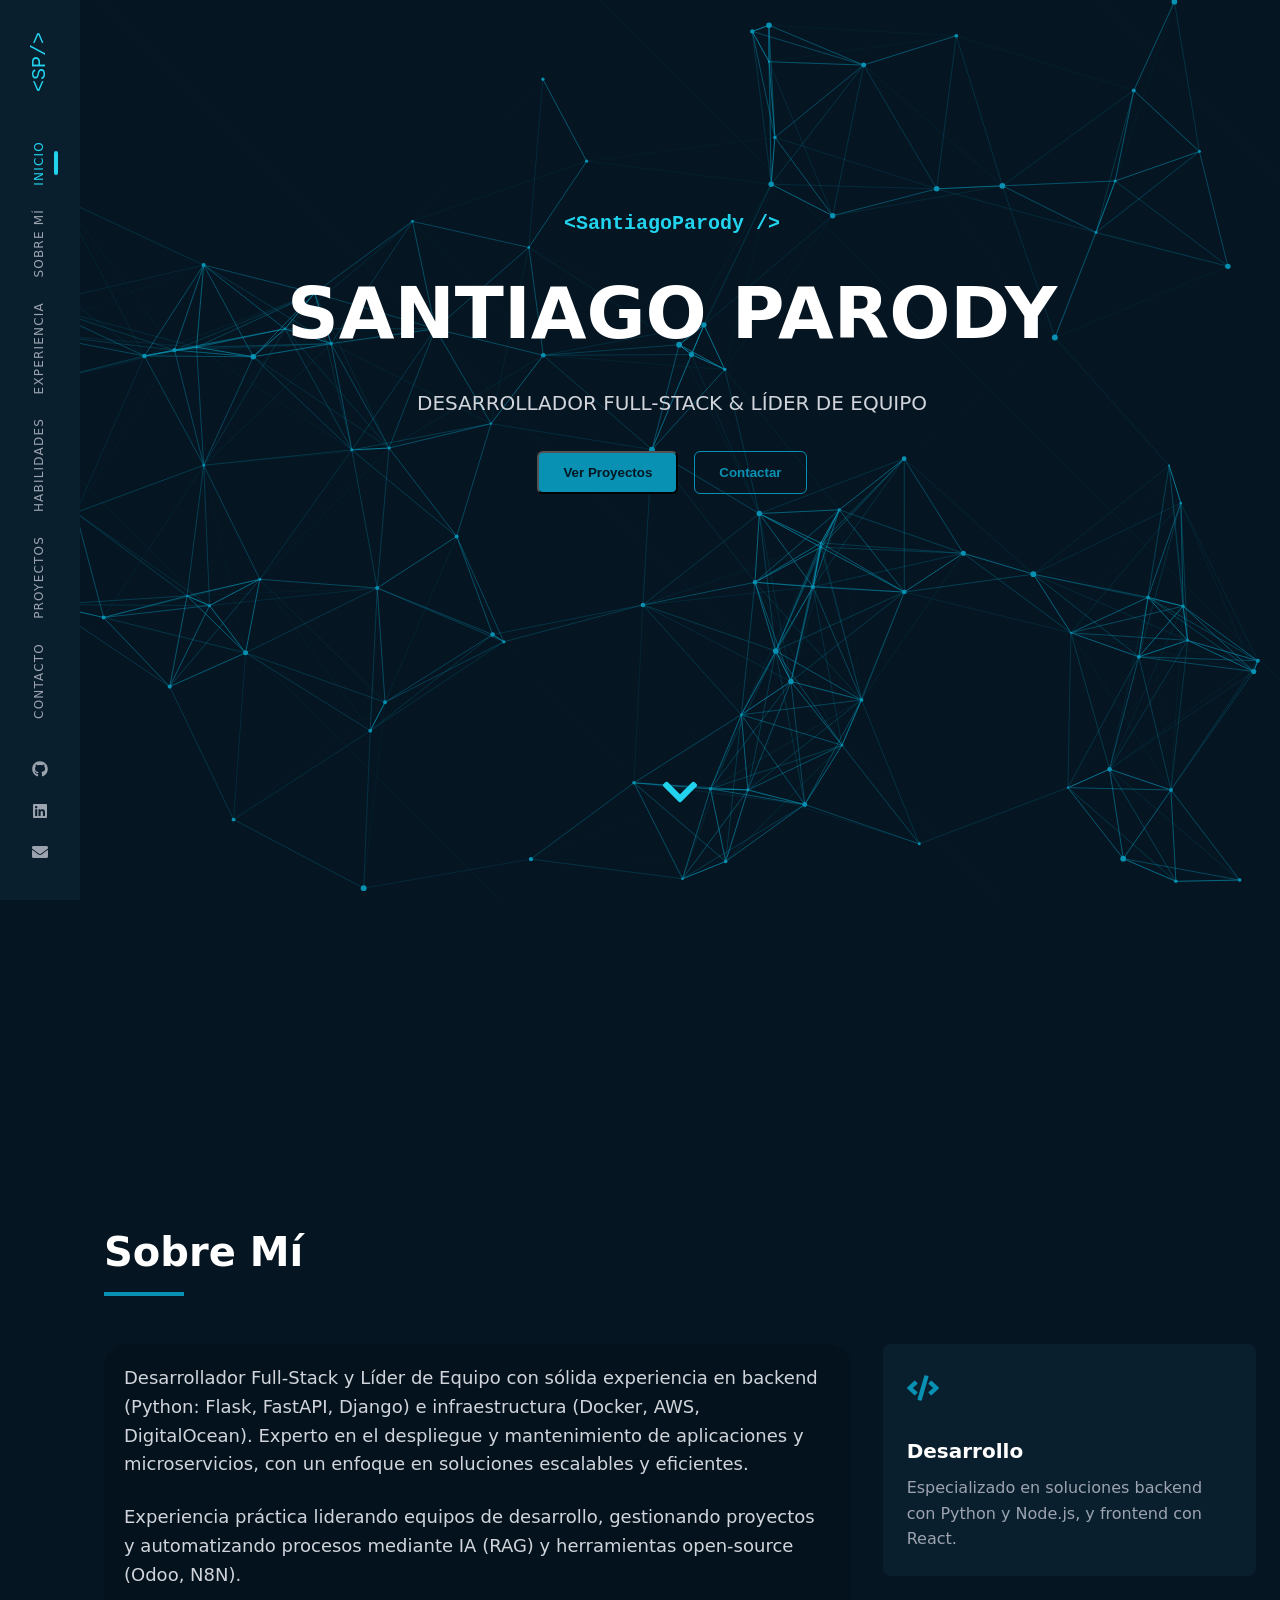
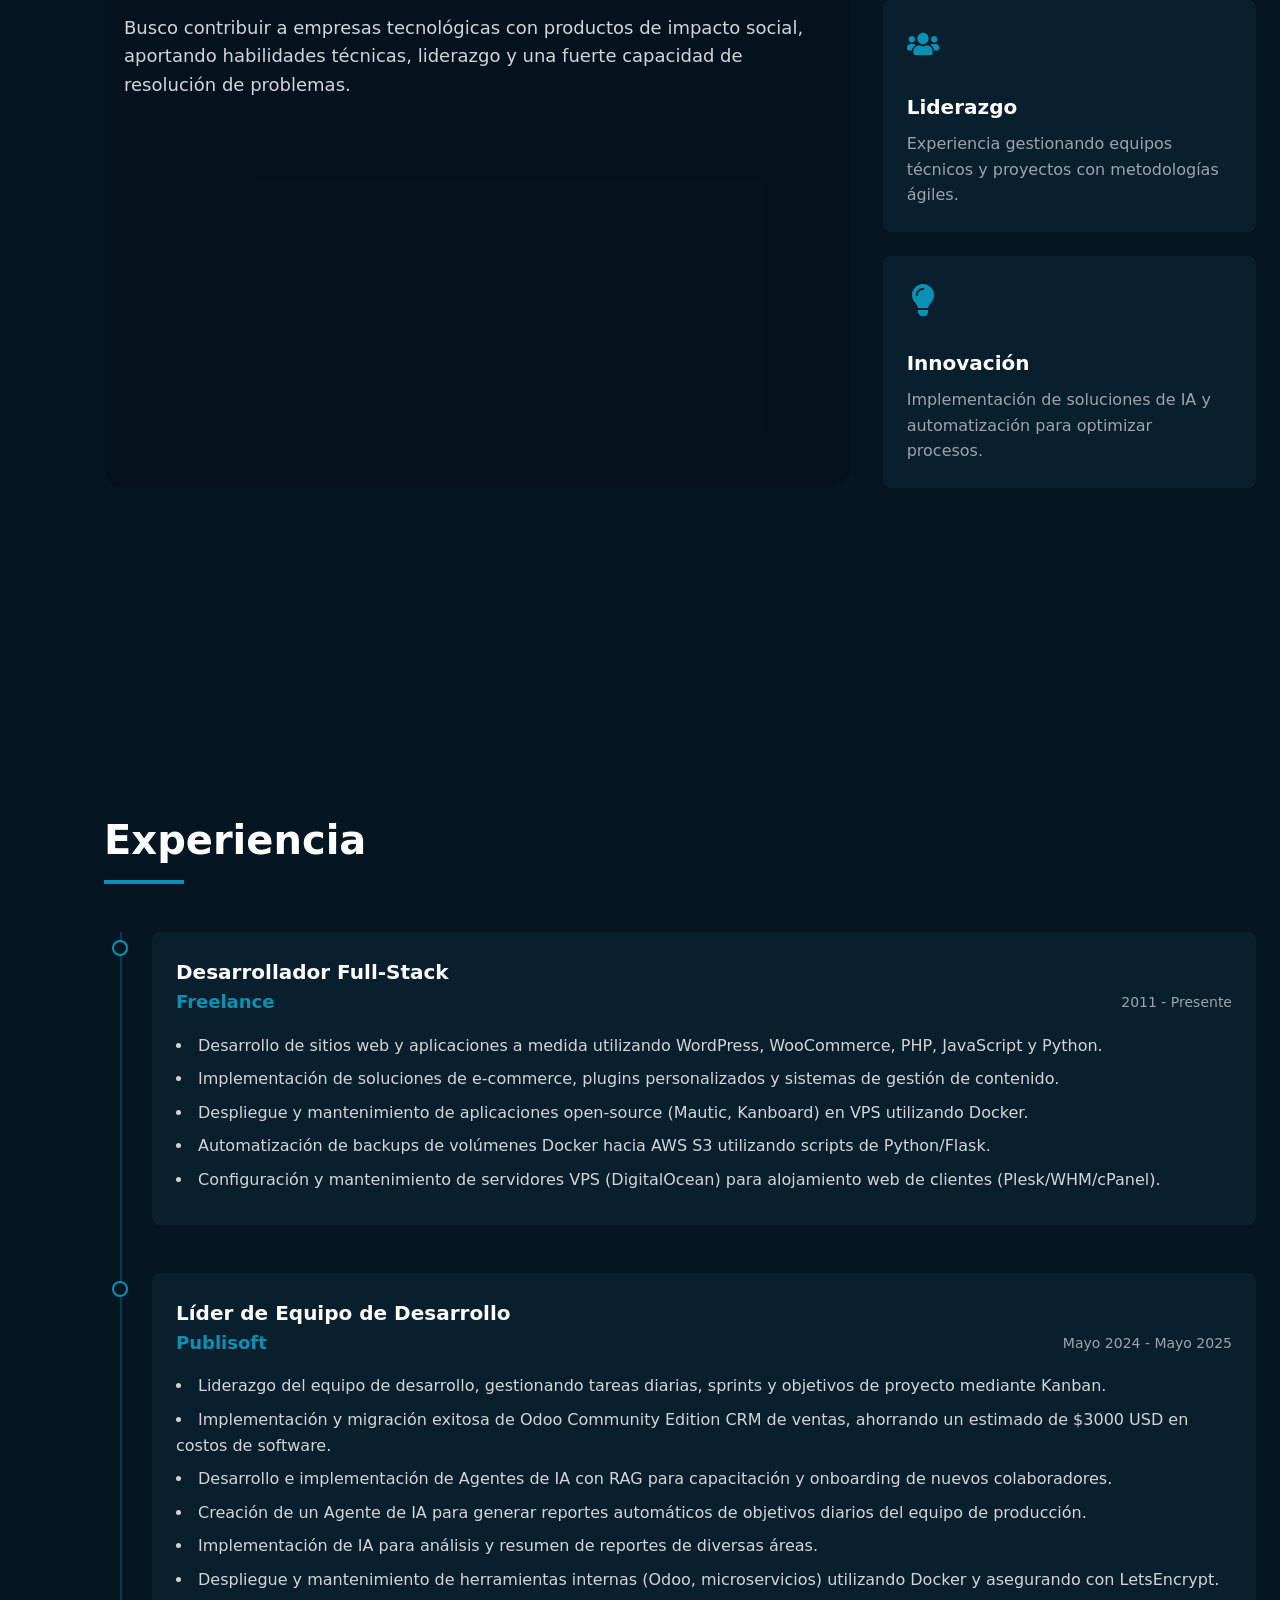
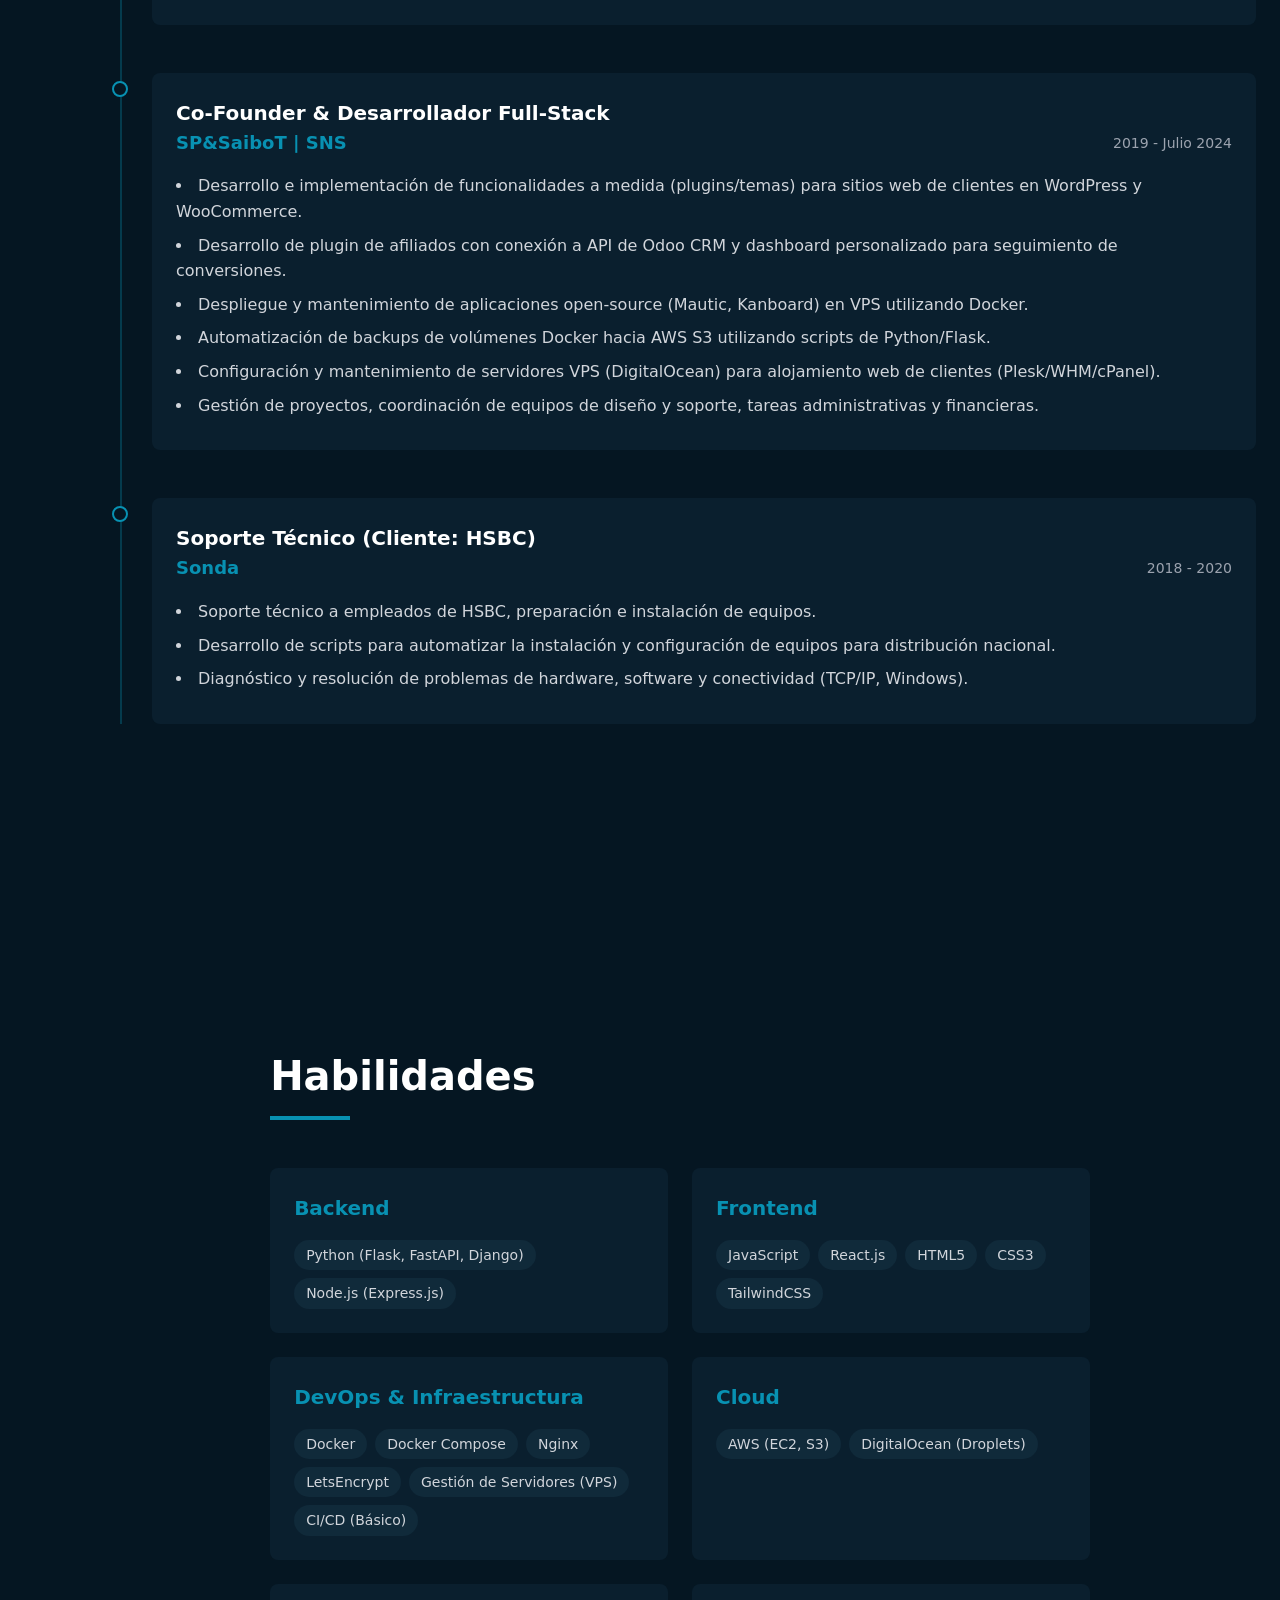
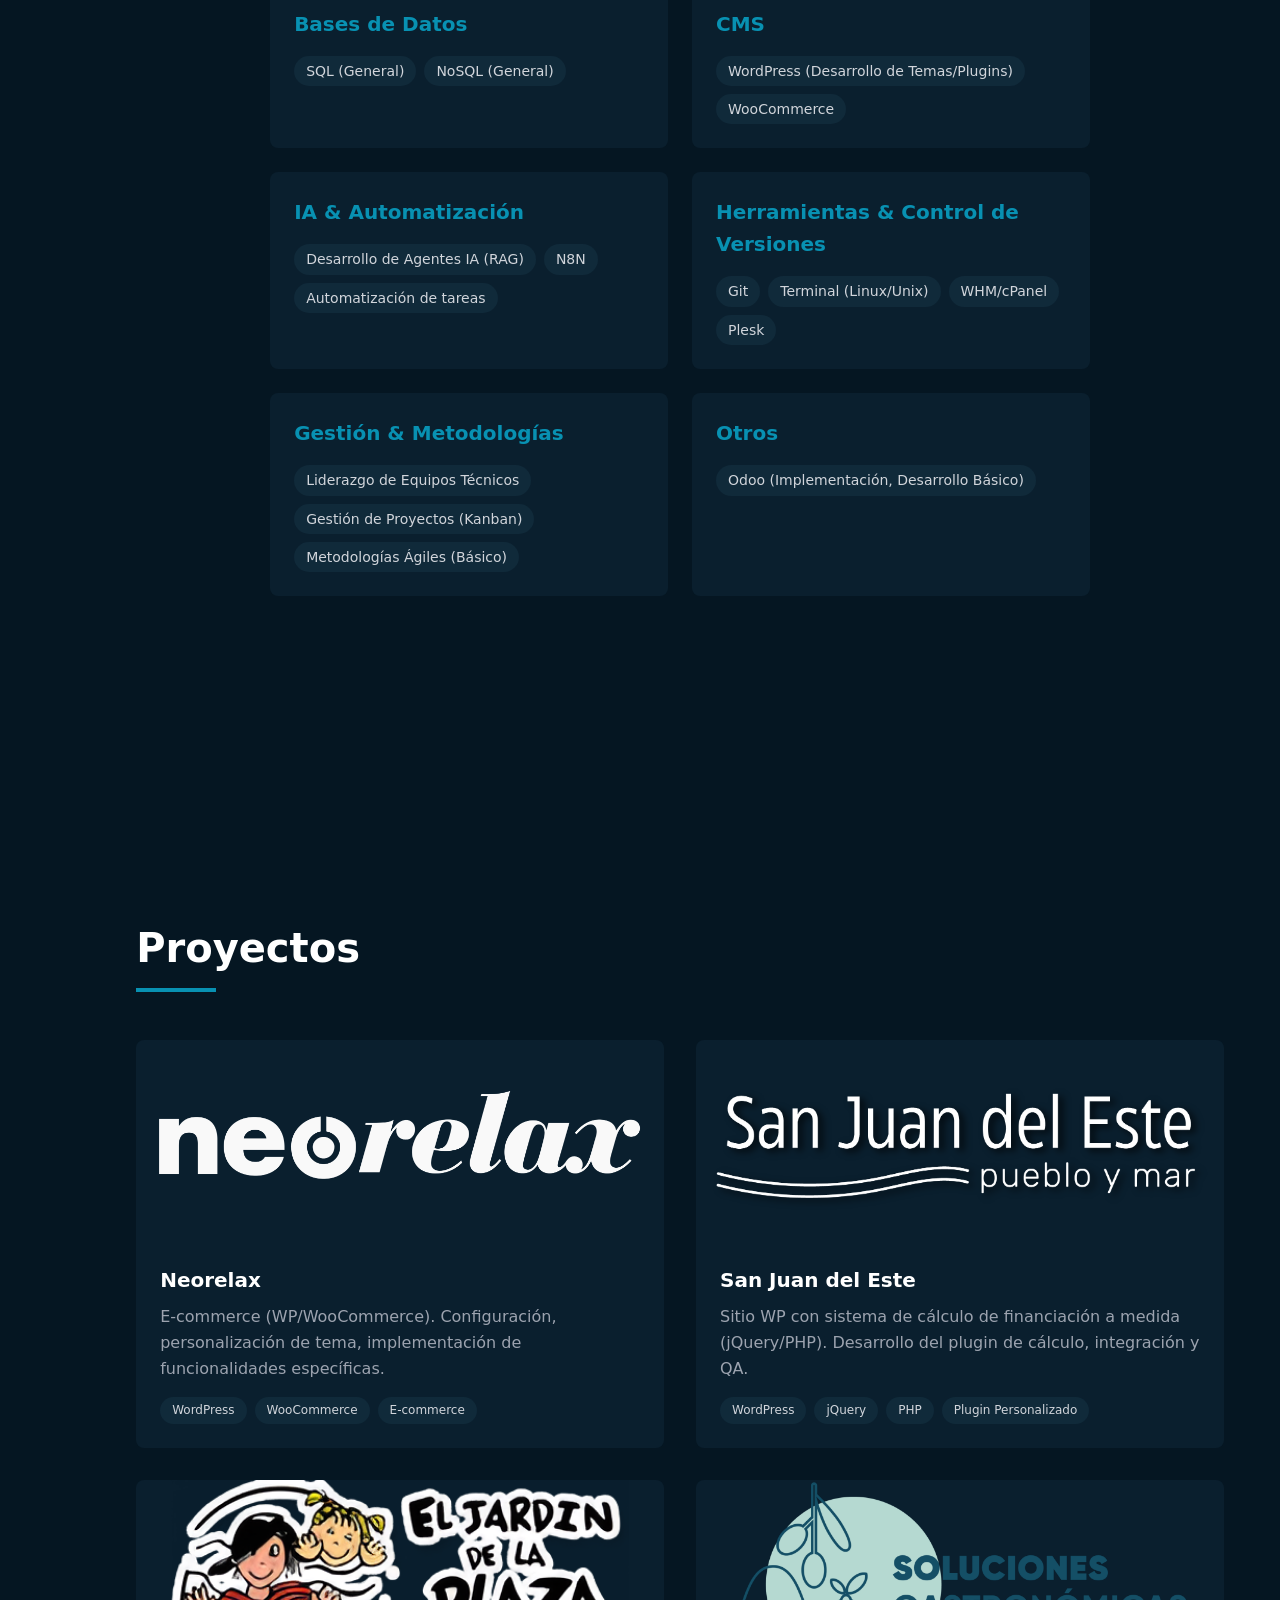
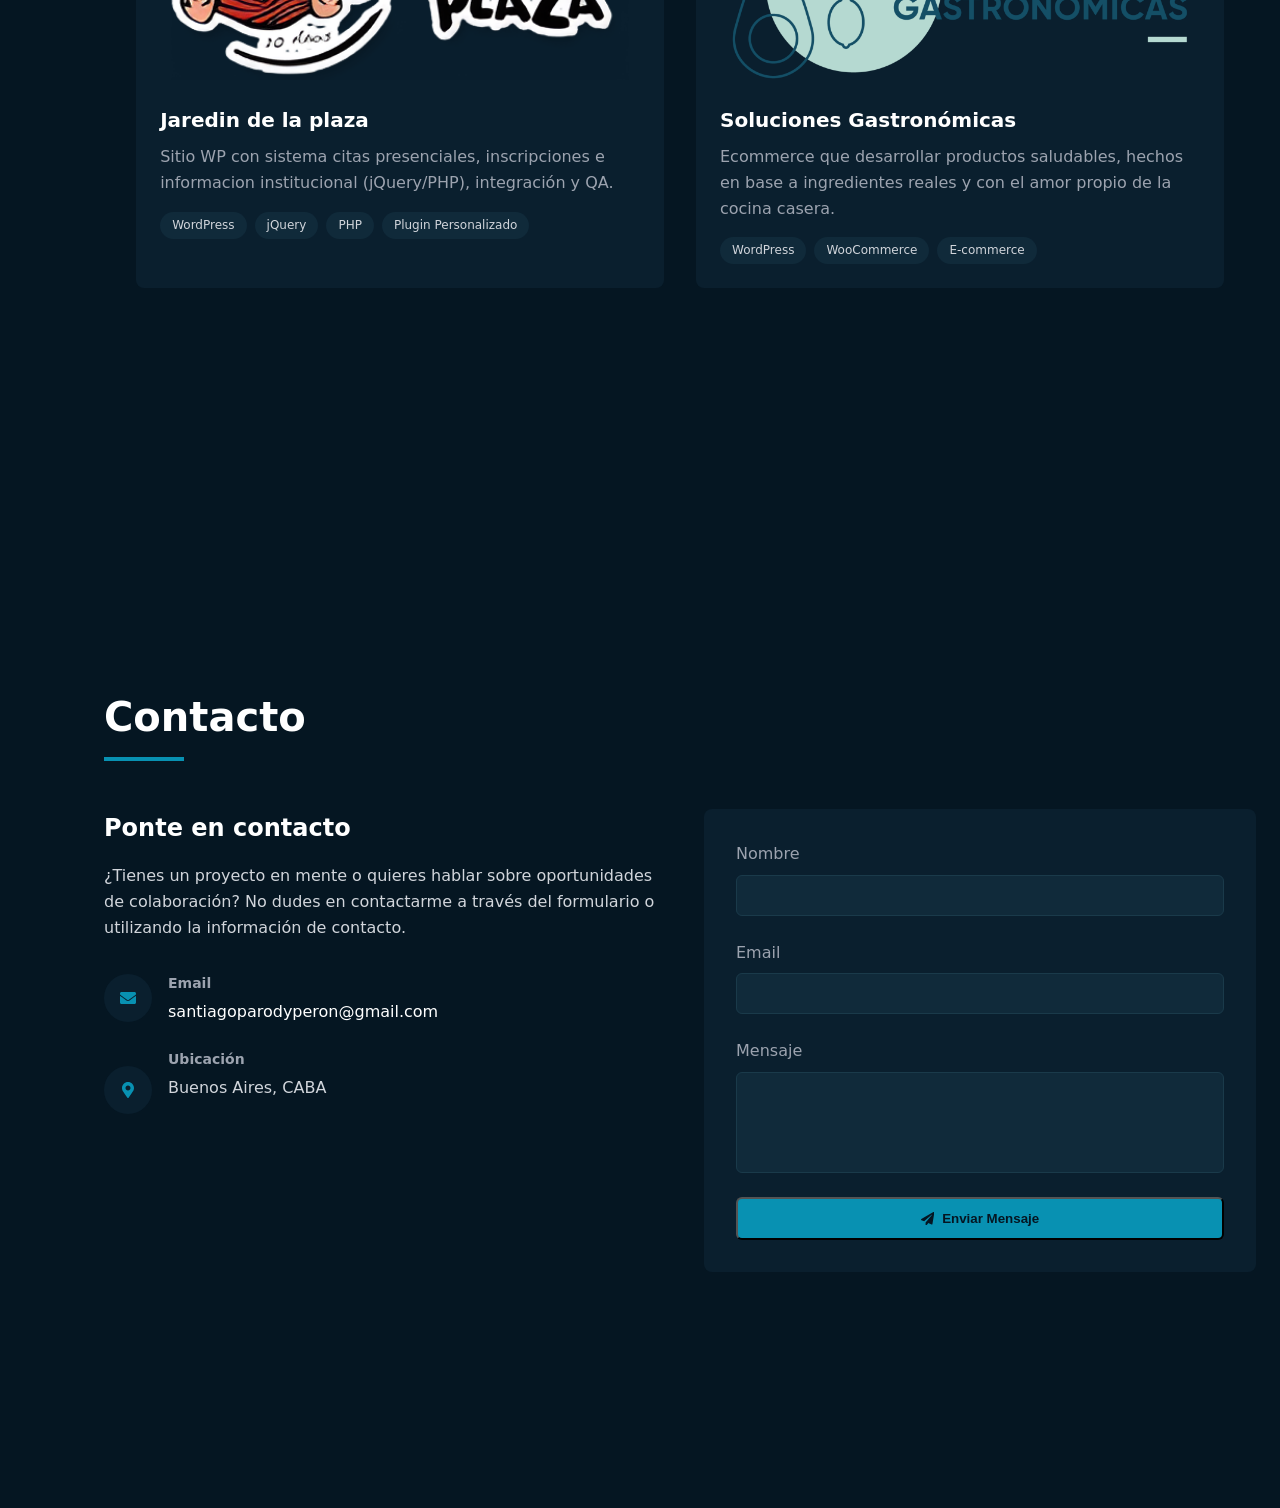
==== index.html @ cd0e6c8d "actualizacion de informacion para compartir enlace" ====
<!doctype html>
<html lang="en">
  <head>
    <meta charset="UTF-8" />
    <link rel="icon" href="./favicon.ico" />
    <meta name="viewport" content="width=device-width, initial-scale=1.0" />
    <title>Ppsantiago - Portfolio</title>

    <!-- Open Graph -->
    <meta property="og:title" content="Santiago Parody | Portfolio" />
    <meta property="og:description" content="Santiago Parody - Portfolio | Full-Stack Dev & Team Lead. Proyectos en Python, Docker, AWS & IA." />
    <meta property="og:image" content="https://ppsantiago.github.io/SP.png" />
    <meta property="og:url" content="https://ppsantiago.github.io/" />
    <meta property="og:type" content="website" />

    <!-- Twitter Card -->
    <meta name="twitter:card" content="summary_large_image" />
    <meta name="twitter:title" content="Santiago Parody | Portfolio" />
    <meta name="twitter:description" content="Santiago Parody - Portfolio | Full-Stack Dev & Team Lead. Proyectos en Python, Docker, AWS & IA." />
    <meta name="twitter:image" content="https://ppsantiago.github.io/SP.png" />
    <script type="module" crossorigin src="./assets/index-D2uwBitP.js"></script>
    <link rel="stylesheet" crossorigin href="./assets/index-CUYZj0eN.css">
  </head>
  <body>
    <div id="root"></div>
  </body>
</html>
---- assets/index-CUYZj0eN.css ----
body{margin:0;font-family:-apple-system,BlinkMacSystemFont,Segoe UI,Roboto,Oxygen,Ubuntu,Cantarell,Fira Sans,Droid Sans,Helvetica Neue,sans-serif;-webkit-font-smoothing:antialiased;-moz-osx-font-smoothing:grayscale}code{font-family:source-code-pro,Menlo,Monaco,Consolas,Courier New,monospace}.mobile-menu-close-btn{position:absolute;top:1.2rem;right:1.5rem;background:none;border:none;color:var(--cyan-400);font-size:2.2rem;z-index:2100;cursor:pointer;transition:color .2s}.mobile-menu-close-btn:hover{color:var(--white)}.mobile-menu-overlay{position:fixed;top:0;right:0;bottom:0;left:0;background:#0a1f2ed9;z-index:2000;display:flex;align-items:flex-start;justify-content:flex-end;animation:fadeInOverlay .3s}.mobile-menu{position:relative;background:var(--dark-800);width:70vw;max-width:320px;height:100vh;padding:4rem 2rem 2rem;box-shadow:-2px 0 16px #0003;display:flex;flex-direction:column;gap:2rem;animation:slideInMenu .5s cubic-bezier(.68,-.55,.27,1.55);z-index:2100}@keyframes fadeInOverlay{0%{opacity:0}to{opacity:1}}.navbar-links-desktop{display:flex;flex-direction:column;align-items:center;gap:1.5rem}@media (max-width: 768px){.navbar-links-desktop{display:none}}body.menu-opened{overflow:hidden!important;position:fixed!important;width:100vw!important;touch-action:none!important}.hamburger-btn{display:none;background:none;border:none;font-size:2rem;color:var(--cyan-400);cursor:pointer;z-index:1100;transition:transform .3s cubic-bezier(.68,-.55,.27,1.55)}.hamburger-btn.open{animation:hamburger-pop .4s cubic-bezier(.68,-.55,.27,1.55);color:var(--white);transform:scale(1.2) rotate(15deg)}@keyframes hamburger-pop{0%{transform:scale(1) rotate(0)}60%{transform:scale(1.3) rotate(-10deg)}to{transform:scale(1.2) rotate(15deg)}}.navbar{position:fixed;left:0;top:0;width:80px;height:100vh;background-color:var(--dark-800);z-index:1000;display:flex;flex-direction:column;align-items:center;justify-content:space-between;padding:2rem 0}.navbar-content{display:flex;flex-direction:column;align-items:center;justify-content:space-between;height:100%}.navbar-logo{margin-bottom:3rem}.code-tag{color:var(--cyan-400);font-family:Courier New,monospace;font-size:1.25rem;writing-mode:vertical-rl;text-orientation:mixed;transform:rotate(180deg)}.code-tag-home{color:var(--cyan-400);font-family:Courier New,monospace;font-size:1.25rem;font-weight:600}.navbar-links{display:flex;flex-direction:column;align-items:center;gap:1.5rem}.navbar-link-container{position:relative;display:flex;align-items:center}.navbar-link{writing-mode:vertical-rl;text-orientation:mixed;transform:rotate(180deg);color:var(--gray-400);text-decoration:none;font-size:.75rem;font-weight:500;letter-spacing:.1em;transition:color .3s ease;cursor:pointer}.navbar-link:hover{color:var(--white)}.navbar-link.active{color:var(--cyan-400)}.active-indicator{position:absolute;right:-8px;top:50%;transform:translateY(-50%);width:4px;height:24px;background-color:var(--cyan-400);border-radius:2px}.navbar-social{display:flex;flex-direction:column;align-items:center;gap:1rem;margin-top:1rem}.social-icon{color:var(--gray-400);transition:color .3s ease}.social-icon:hover{color:var(--white)}@media (max-width: 768px){.navbar{width:100%;height:60px;flex-direction:row;padding:0 1rem}.navbar-content{flex-direction:row;width:100%;align-items:center;justify-content:space-between;position:relative}.navbar-logo{margin-bottom:0}.code-tag{writing-mode:horizontal-tb;transform:none}.code-tag-home{transform:none}.hamburger-btn{display:block;position:relative;z-index:1101;margin-left:1rem}.navbar-links{position:fixed;top:0;right:-100vw;width:70vw;max-width:320px;height:100vh;background:var(--dark-800);box-shadow:-2px 0 16px #0003;flex-direction:column;align-items:flex-start;gap:2rem;padding:4rem 2rem 2rem;transition:right .4s cubic-bezier(.68,-.55,.27,1.55);overflow-y:auto;z-index:1100;display:flex}.navbar-links.mobile-open{right:0;animation:slideInMenu .5s cubic-bezier(.68,-.55,.27,1.55)}@keyframes slideInMenu{0%{right:-100vw}to{right:0}}.navbar-link{writing-mode:horizontal-tb;transform:none;font-size:1.1rem;padding:.5rem 0;margin-left:1rem}.active-indicator{right:auto;left:0;top:50%;bottom:auto;transform:translateY(-50%);width:6px;height:28px;border-radius:3px}.navbar-social{display:flex;width:100%;flex-direction:row;justify-content:space-evenly}}.hero-section{position:relative;min-height:100vh;display:flex;flex-direction:column;align-items:center;text-align:center;padding:8rem 1rem 0 0}.hero-content{animation:fadeIn 1s ease-out}.hero-title{font-size:4.5rem;font-weight:700;margin:1rem 0;animation:slideUp .8s ease-out .3s both}.hero-subtitle{font-size:1.25rem;color:var(--gray-300);margin-bottom:2rem;animation:slideUp .8s ease-out .6s both}.hero-buttons{display:flex;justify-content:center;gap:1rem;animation:slideUp .8s ease-out .9s both}.scroll-indicator{position:absolute;bottom:10rem;left:50%;transform:translate(-50%);color:var(--cyan-400);cursor:pointer;animation:bounce 2s infinite}@keyframes fadeIn{0%{opacity:0}to{opacity:1}}@keyframes slideUp{0%{opacity:0;transform:translateY(20px)}to{opacity:1;transform:translateY(0)}}@keyframes bounce{0%,20%,50%,80%,to{transform:translateY(0)}40%{transform:translateY(-10px)}60%{transform:translateY(-5px)}}@media (max-width: 768px){.hero-title{font-size:3rem;line-height:normal}.hero-subtitle{font-size:1rem}.hero-buttons{flex-direction:column;width:100%;max-width:300px;margin:0 auto}.hero-section{padding:0 1rem}.scroll-indicator{left:45%}}.about-content{display:grid;grid-template-columns:2fr 1fr;gap:2rem}.about-text p{font-size:1.125rem;color:var(--gray-300);margin-bottom:1.5rem}.about-cards{display:flex;flex-direction:column;gap:1.5rem}.about-card{background-color:var(--dark-800);padding:1.5rem;border-radius:.5rem;transition:transform .3s ease}.about-card:hover{transform:translateY(-5px)}.card-icon{color:var(--cyan-500);font-size:2rem;margin-bottom:1rem}.about-card h3{font-size:1.25rem;font-weight:600;margin-bottom:.5rem}.about-card p{color:var(--gray-400)}.about-text{padding:20px;background-color:#00000023;border-radius:3%}@media (max-width: 768px){.about-content{grid-template-columns:1fr}.about-text p{font-size:1rem}}.timeline{position:relative;padding-left:2rem;margin-left:1rem}.timeline:before{content:"";position:absolute;left:0;top:0;height:100%;width:2px;background-color:#0891b24d}.timeline-item{position:relative;margin-bottom:3rem}.timeline-item:last-child{margin-bottom:0}.timeline-dot{position:absolute;left:-2.5rem;top:.5rem;width:1rem;height:1rem;background-color:var(--dark-900);border:2px solid var(--cyan-500);border-radius:50%}.timeline-content{background-color:var(--dark-800);padding:1.5rem;border-radius:.5rem;animation:fadeIn .5s ease-out}.timeline-title{font-size:1.25rem;font-weight:700;color:var(--white)}.timeline-info{display:flex;justify-content:space-between;align-items:center;margin-bottom:1rem}.timeline-company{font-size:1.125rem;font-weight:600;color:var(--cyan-500)}.timeline-period{font-size:.875rem;color:var(--gray-400)}.timeline-description{list-style-position:inside;color:var(--gray-300)}.timeline-description li{margin-bottom:.5rem}@keyframes fadeIn{0%{opacity:0;transform:translate(-20px)}to{opacity:1;transform:translate(0)}}@media (max-width: 768px){.timeline{padding-left:1.5rem}.timeline-dot{left:-2rem}.timeline-info{flex-direction:column;align-items:flex-start}.timeline-period{margin-top:.25rem}}.skills-grid{display:grid;grid-template-columns:repeat(auto-fill,minmax(300px,1fr));gap:1.5rem}.skill-card{background-color:var(--dark-800);padding:1.5rem;border-radius:.5rem;transition:transform .3s ease}.skill-card:hover{transform:translateY(-5px)}.skill-category{font-size:1.25rem;font-weight:700;color:var(--cyan-500);margin-bottom:1rem}.skill-tags{display:flex;flex-wrap:wrap;gap:.5rem}.skill-tag{display:inline-block;padding:.25rem .75rem;background-color:var(--dark-700);color:var(--gray-300);border-radius:9999px;font-size:.875rem}@media (max-width: 768px){.skills-grid{grid-template-columns:1fr}}.projects-grid{display:grid;grid-template-columns:repeat(auto-fill,minmax(350px,1fr));gap:2rem}.project-card{background-color:var(--dark-800);border-radius:.5rem;overflow:hidden;transition:transform .3s ease}.project-card:hover{transform:translateY(-5px)}.project-image{position:relative;height:200px;overflow:hidden}.project-image img{width:100%;height:100%;object-fit:contain;transition:transform .5s ease}.project-card:hover .project-image img{transform:scale(1.1)}.project-overlay{position:absolute;top:0;right:0;bottom:0;left:0;background:linear-gradient(to top,rgba(5,22,34,.8),transparent);display:flex;justify-content:flex-end;align-items:flex-end;padding:1rem;opacity:0;transition:opacity .3s ease}.project-card:hover .project-overlay{opacity:1}.project-link{display:flex;align-items:center;justify-content:center;width:2.5rem;height:2.5rem;background-color:var(--dark-700);color:var(--cyan-500);border-radius:50%;transition:all .3s ease}.project-link:hover{background-color:var(--cyan-500);color:var(--dark-900)}.project-info{padding:1.5rem}.project-title{font-size:1.25rem;font-weight:700;margin-bottom:.5rem}.project-description{color:var(--gray-400);margin-bottom:1rem}.project-tags{display:flex;flex-wrap:wrap;gap:.5rem}.project-tag{display:inline-block;padding:.25rem .75rem;background-color:var(--dark-700);color:var(--gray-300);border-radius:9999px;font-size:.75rem}@media (max-width: 768px){.projects-grid{grid-template-columns:1fr}}.thankyou-message{display:flex;flex-direction:column;align-items:center;justify-content:center;background:var(--dark-800);border-radius:1rem;padding:3rem 2rem;margin:2rem auto 0;max-width:400px;box-shadow:0 4px 24px #00000040;animation:fadeInScale .7s cubic-bezier(.4,2,.6,1) 1}.thankyou-icon{margin-bottom:1.5rem;display:block}.thankyou-message h3{color:var(--cyan-500);font-size:2rem;margin-bottom:.5rem;font-weight:700;text-align:center}.thankyou-message p{color:var(--gray-200);font-size:1.1rem;text-align:center}@keyframes fadeInScale{0%{opacity:0;transform:scale(.85)}to{opacity:1;transform:scale(1)}}.contact-container{display:grid;grid-template-columns:1fr 1fr;gap:3rem}.contact-info h3{font-size:1.5rem;font-weight:600;margin-bottom:1rem}.contact-info p{color:var(--gray-300);margin-bottom:2rem}.contact-methods{display:flex;flex-direction:column;gap:1.5rem}.contact-method{display:flex;align-items:center}.contact-icon{display:flex;align-items:center;justify-content:center;width:3rem;height:3rem;background-color:var(--dark-800);border-radius:50%;margin-right:1rem;color:var(--cyan-500)}.contact-details h4{font-size:.875rem;color:var(--gray-400);margin-bottom:.25rem}.contact-details a{color:var(--white);text-decoration:none;transition:color .3s ease}.contact-details a:hover{color:var(--cyan-500)}.contact-form-container{background-color:var(--dark-800);padding:2rem;border-radius:.5rem}.contact-form{display:flex;flex-direction:column;gap:1.5rem}.form-group{display:flex;flex-direction:column}.form-group label{color:var(--gray-400);margin-bottom:.5rem}.form-group input,.form-group textarea{padding:.75rem 1rem;background-color:var(--dark-700);border:1px solid var(--dark-600);border-radius:.375rem;color:var(--white);font-family:inherit}.form-group input:focus,.form-group textarea:focus{outline:none;border-color:var(--cyan-500)}.form-group textarea{resize:none}@media (max-width: 768px){.contact-container{grid-template-columns:1fr}}.particles-canvas{position:fixed;top:0;left:0;width:100%;height:100%;z-index:-1}@media screen and (max-width: 768px){.particles-canvas{top:70px}}:root{--dark-900: #051622;--dark-800: #0a1f2e;--dark-700: #102a3a;--dark-600: #1a3a4a;--cyan-500: #0891b2;--cyan-400: #22d3ee;--white: #ffffff;--gray-300: #d1d5db;--gray-400: #9ca3af}*{margin:0;padding:0;box-sizing:border-box}body{background-color:var(--dark-900);color:var(--white);font-family:system-ui,-apple-system,BlinkMacSystemFont,Segoe UI,Roboto,Oxygen,Ubuntu,Cantarell,Open Sans,Helvetica Neue,sans-serif;line-height:1.6}.app-container{position:relative;min-height:100vh}.content-container{margin-left:80px;min-height:100vh;display:flex;flex-direction:column;align-items:center}.btn{display:inline-flex;align-items:center;justify-content:center;padding:.75rem 1.5rem;font-weight:600;border-radius:.375rem;cursor:pointer;transition:all .3s ease;text-decoration:none}.btn-primary{background-color:var(--cyan-500);color:var(--dark-900)}.btn-primary:hover{background-color:var(--cyan-400)}.btn-outline{border:1px solid var(--cyan-500);color:var(--cyan-500);background-color:transparent}.btn-outline:hover{background-color:#0891b21a}.btn-icon{margin-right:.5rem}.section{min-height:100vh;padding:5rem 0;display:flex;align-items:center}.section-container{width:100%;max-width:1200px;margin:0 auto;padding:0 1.5rem}.section-title{font-size:2.5rem;font-weight:700;margin-bottom:.5rem}.section-underline{width:5rem;height:.25rem;background-color:var(--cyan-500);margin-bottom:3rem}::-webkit-scrollbar{width:8px}::-webkit-scrollbar-track{background:var(--dark-800)}::-webkit-scrollbar-thumb{background:var(--dark-600);border-radius:4px}::-webkit-scrollbar-thumb:hover{background:var(--cyan-500)}html{scroll-behavior:smooth}@media (max-width: 768px){.content-container{margin-left:0;padding-top:60px}.section-title{font-size:2rem}}
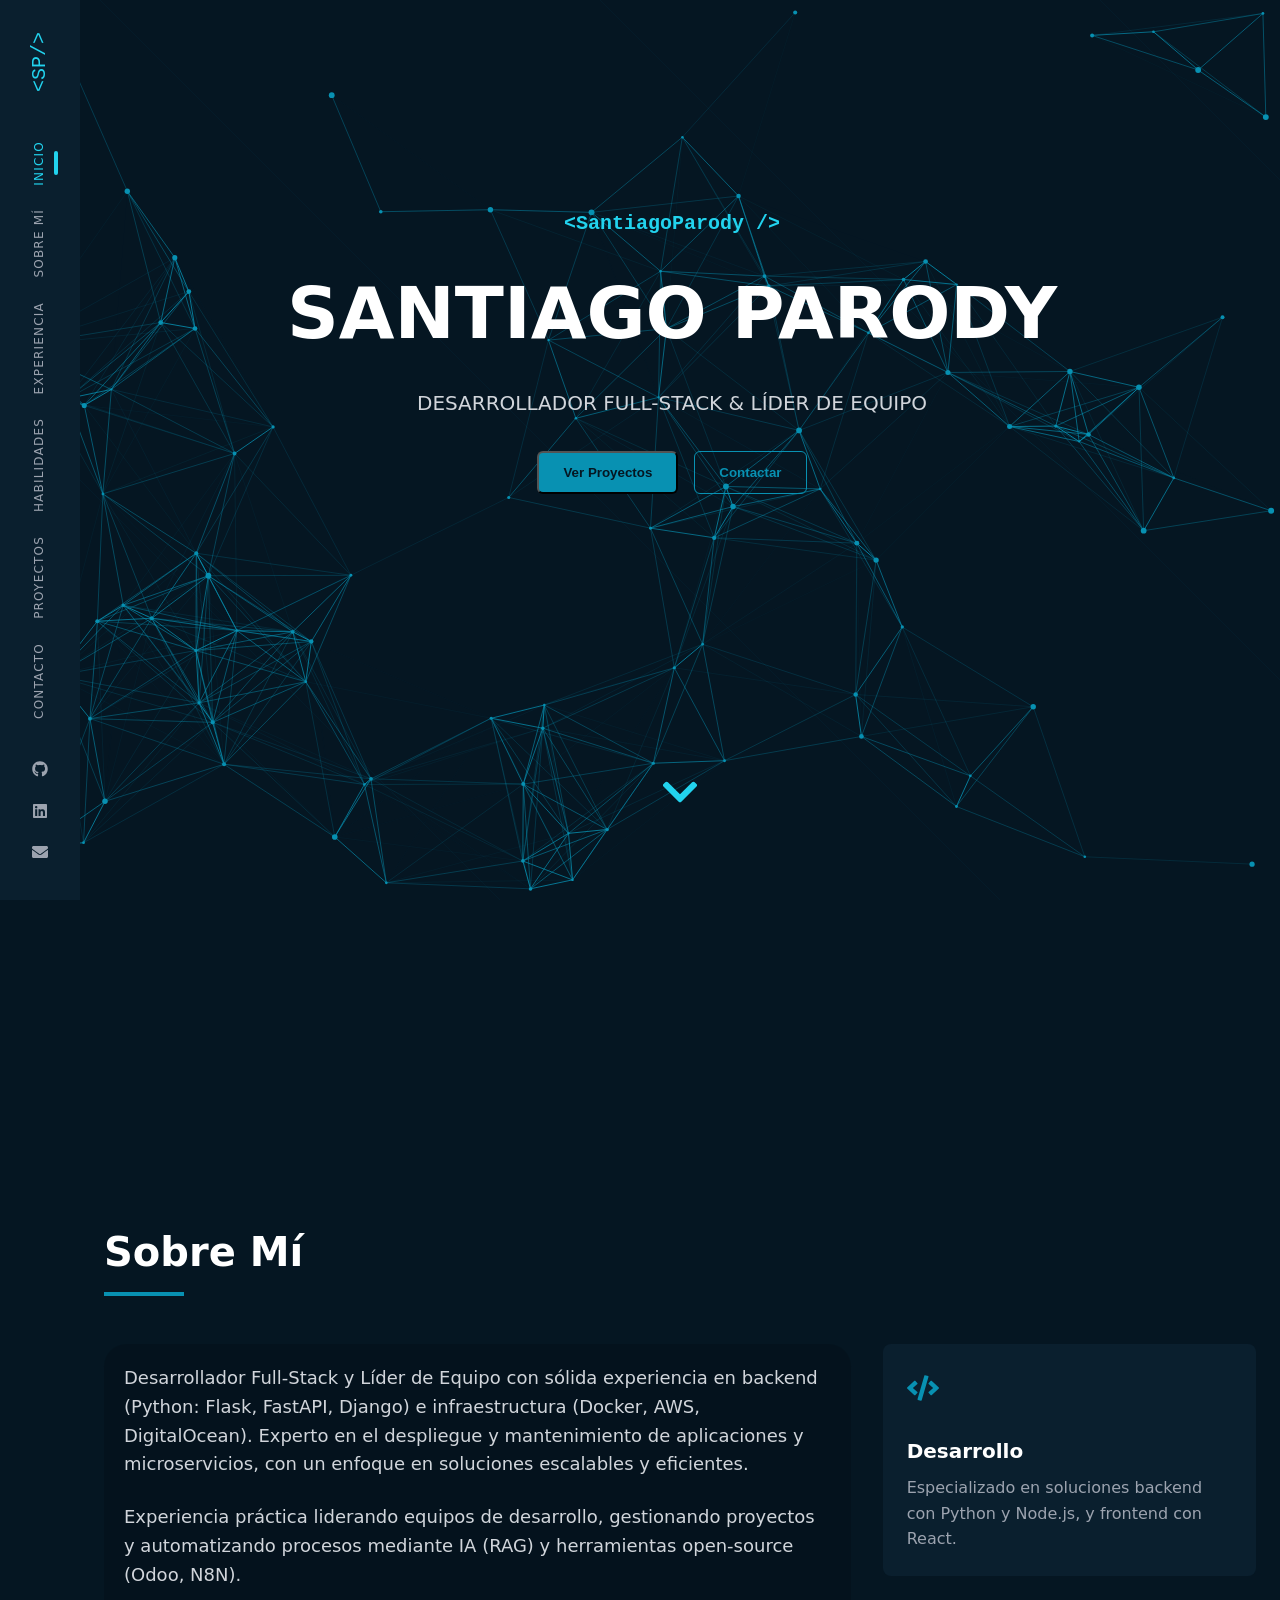
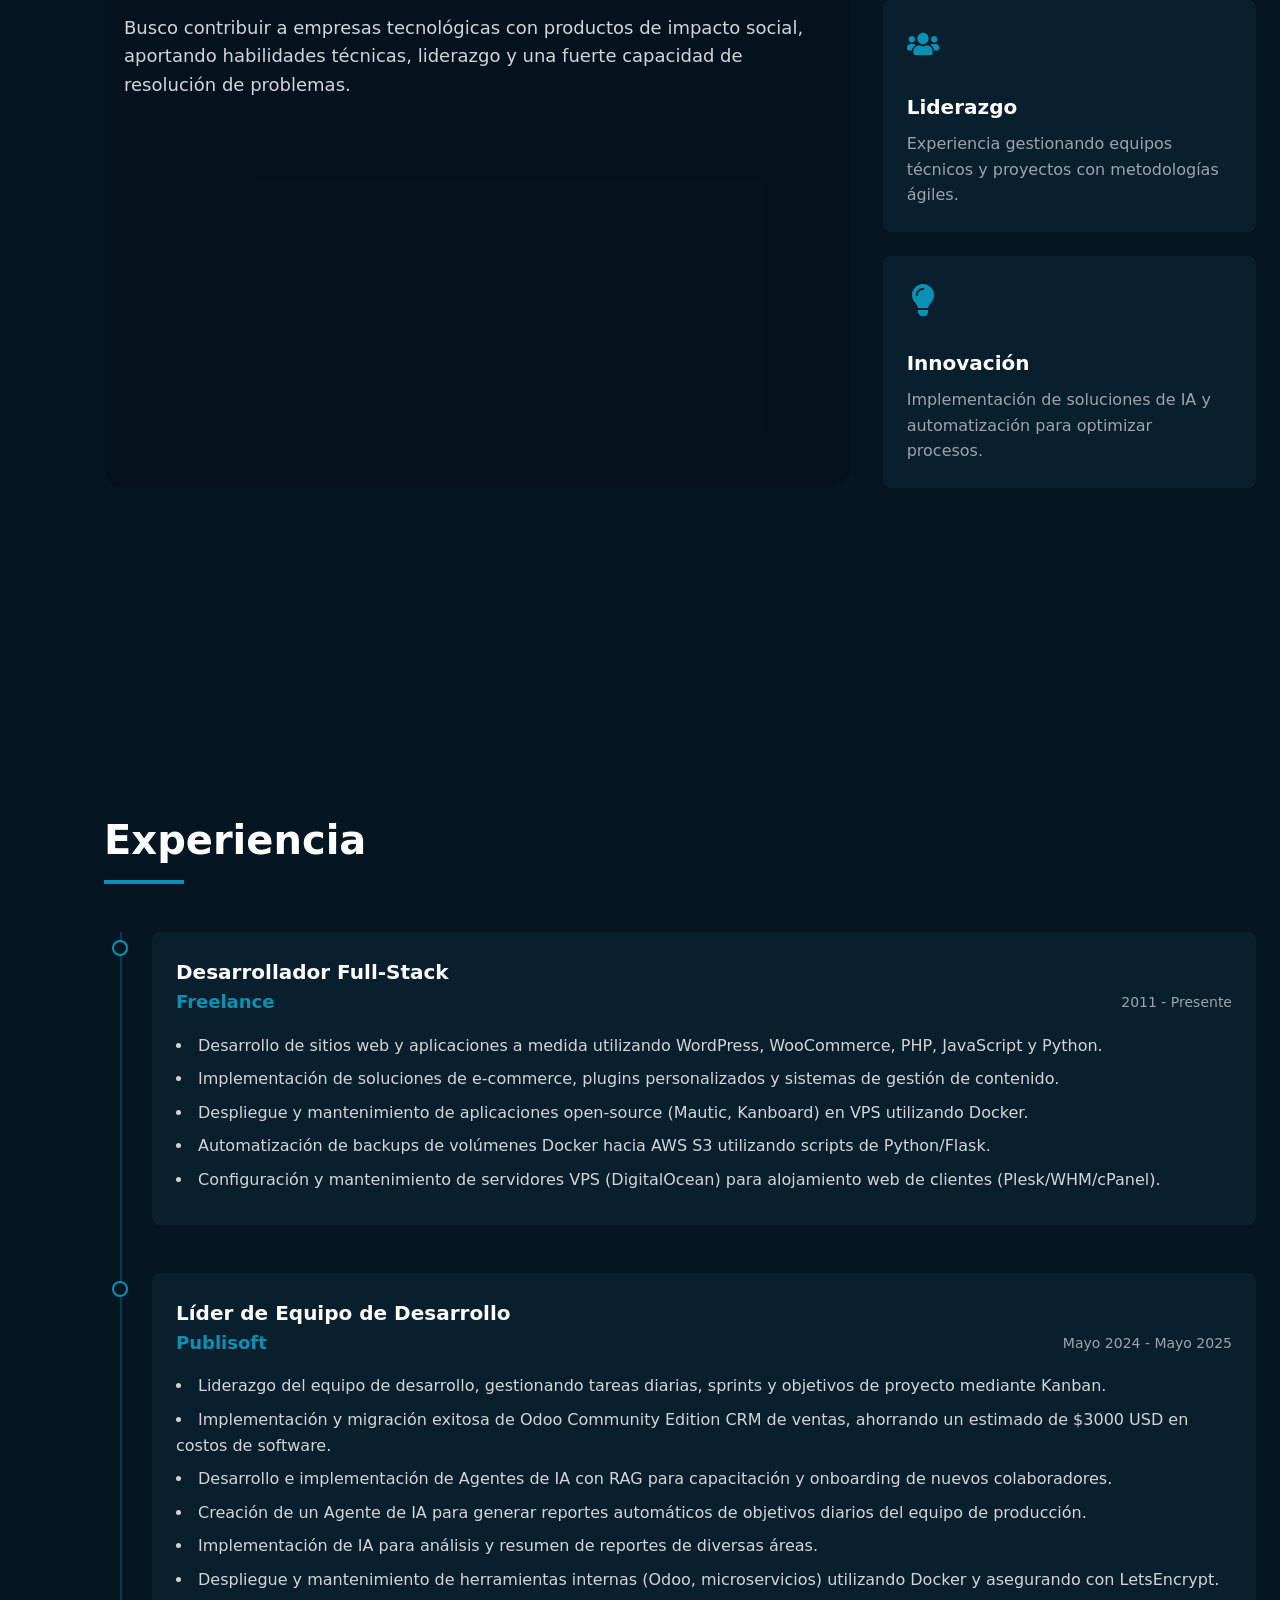
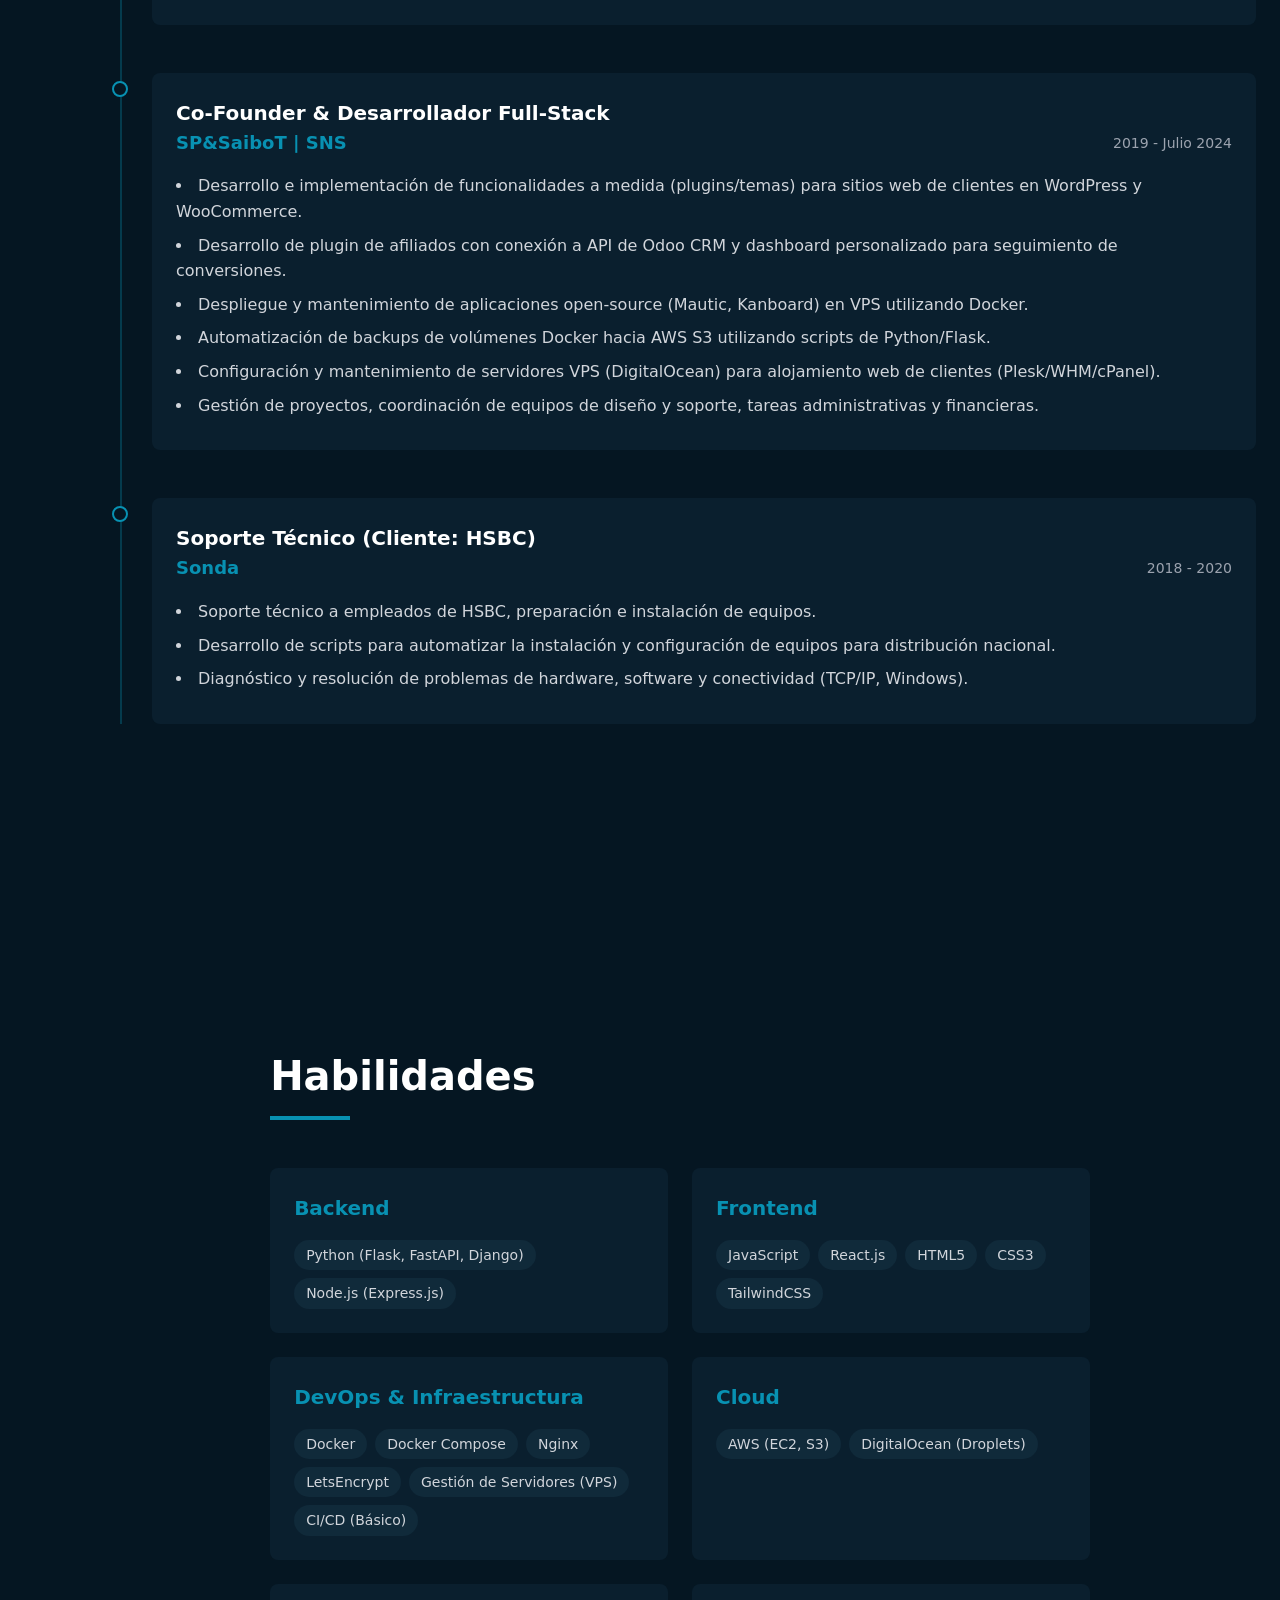
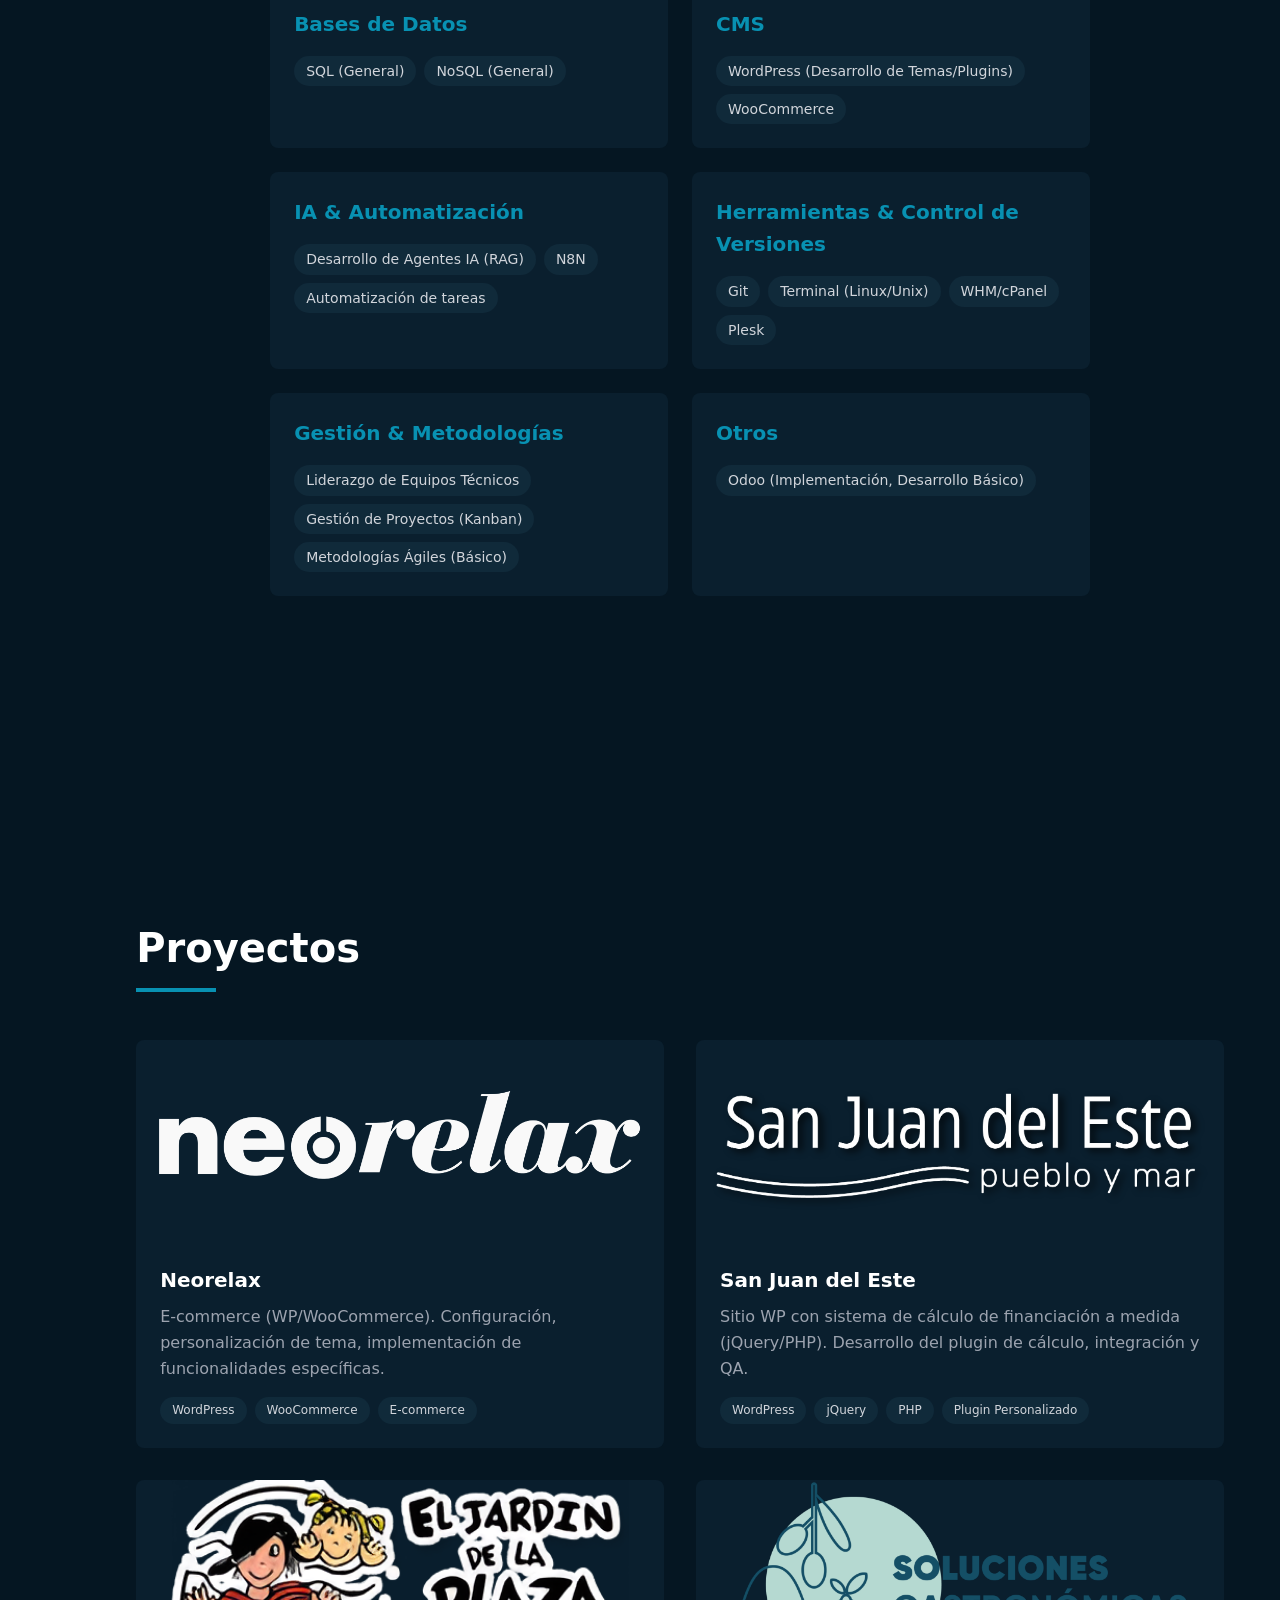
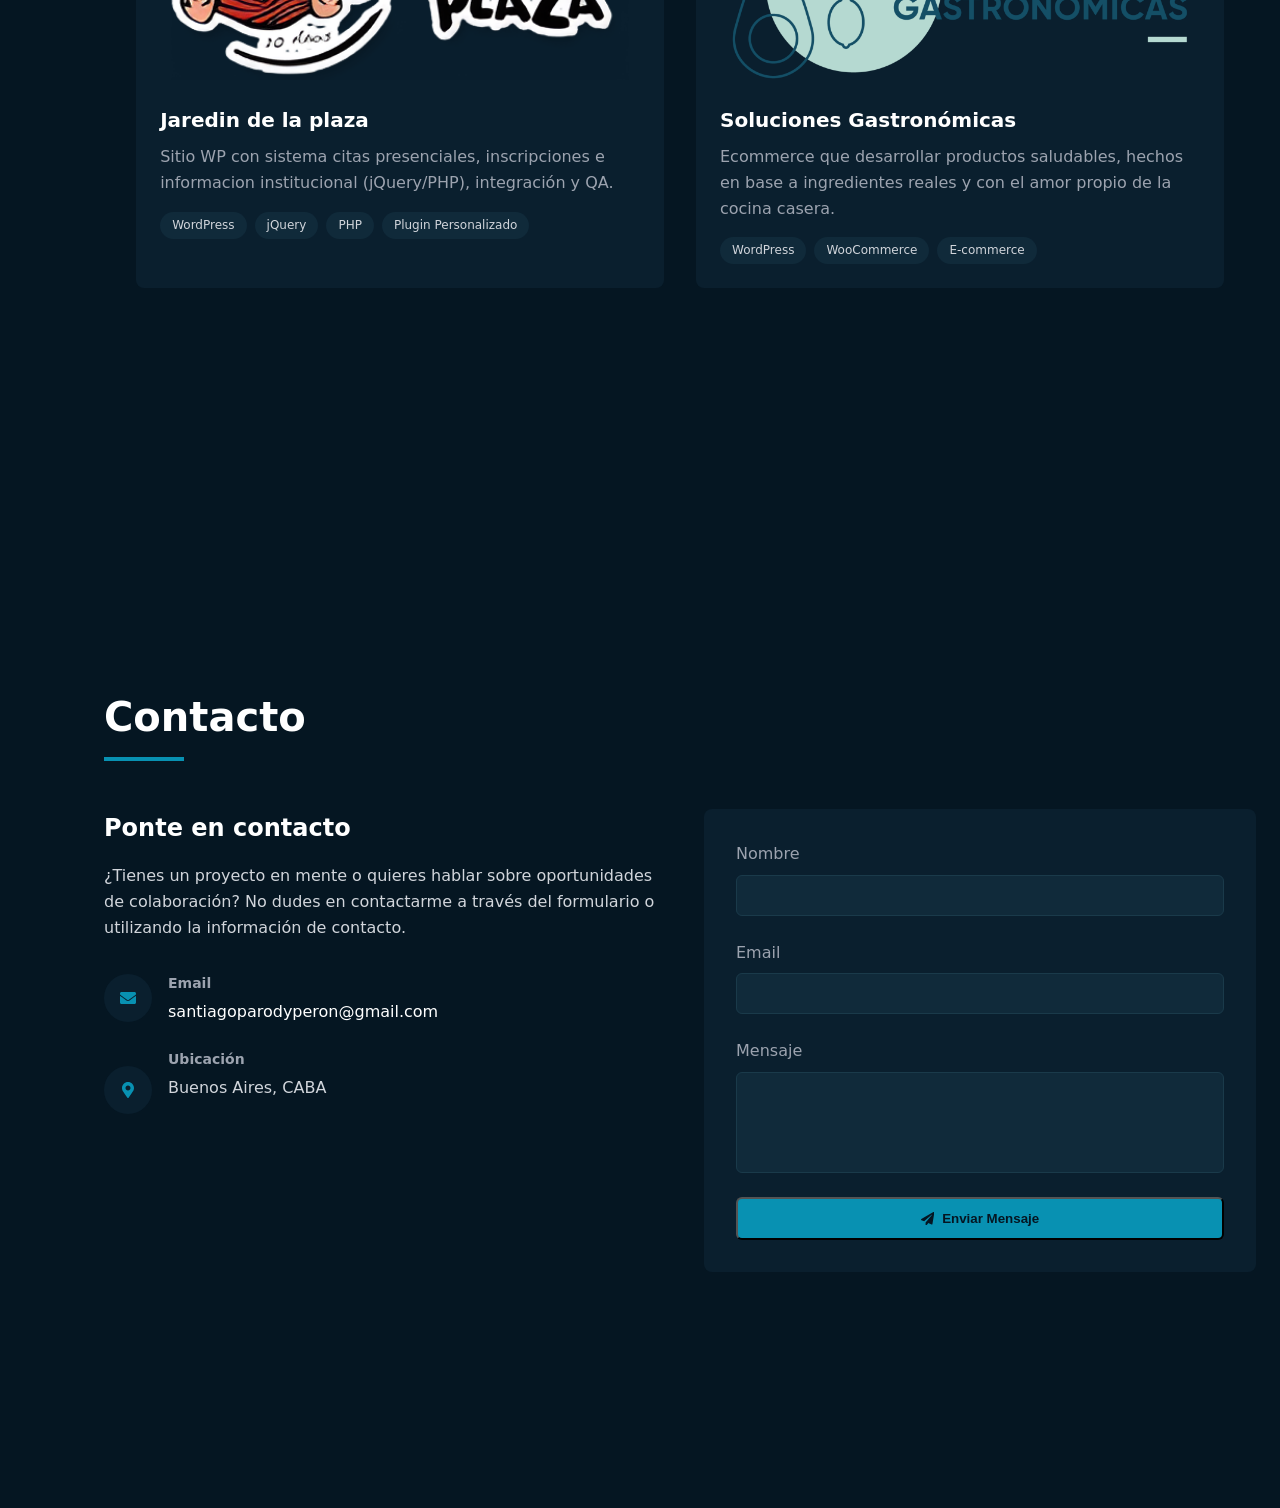
==== commit fcb91034: "Se agrega efecto interactivo con mouse pointer y nodos del fondo" ====
--- a/index.html
+++ b/index.html
@@ -18,8 +18,8 @@
     <meta name="twitter:title" content="Santiago Parody | Portfolio" />
     <meta name="twitter:description" content="Santiago Parody - Portfolio | Full-Stack Dev & Team Lead. Proyectos en Python, Docker, AWS & IA." />
     <meta name="twitter:image" content="https://ppsantiago.github.io/SP.png" />
-    <script type="module" crossorigin src="./assets/index-D2uwBitP.js"></script>
-    <link rel="stylesheet" crossorigin href="./assets/index-CUYZj0eN.css">
+    <script type="module" crossorigin src="./assets/index-Cbv4hsGo.js"></script>
+    <link rel="stylesheet" crossorigin href="./assets/index-BX6u0t3_.css">
   </head>
   <body>
     <div id="root"></div>
--- a/assets/index-BX6u0t3_.css
+++ b/assets/index-BX6u0t3_.css
@@ -0,0 +1 @@
+body{margin:0;font-family:-apple-system,BlinkMacSystemFont,Segoe UI,Roboto,Oxygen,Ubuntu,Cantarell,Fira Sans,Droid Sans,Helvetica Neue,sans-serif;-webkit-font-smoothing:antialiased;-moz-osx-font-smoothing:grayscale}code{font-family:source-code-pro,Menlo,Monaco,Consolas,Courier New,monospace}.mobile-menu-close-btn{position:absolute;top:1.2rem;right:1.5rem;background:none;border:none;color:var(--cyan-400);font-size:2.2rem;z-index:2100;cursor:pointer;transition:color .2s}.mobile-menu-close-btn:hover{color:var(--white)}.mobile-menu-overlay{position:fixed;top:0;right:0;bottom:0;left:0;background:#0a1f2ed9;z-index:2000;display:flex;align-items:flex-start;justify-content:flex-end;animation:fadeInOverlay .3s}.mobile-menu{position:relative;background:var(--dark-800);width:70vw;max-width:320px;height:100vh;padding:4rem 2rem 2rem;box-shadow:-2px 0 16px #0003;display:flex;flex-direction:column;gap:2rem;animation:slideInMenu .5s cubic-bezier(.68,-.55,.27,1.55);z-index:2100}@keyframes fadeInOverlay{0%{opacity:0}to{opacity:1}}.navbar-links-desktop{display:flex;flex-direction:column;align-items:center;gap:1.5rem}@media (max-width: 768px){.navbar-links-desktop{display:none}}body.menu-opened{overflow:hidden!important;position:fixed!important;width:100vw!important;touch-action:none!important}.hamburger-btn{display:none;background:none;border:none;font-size:2rem;color:var(--cyan-400);cursor:pointer;z-index:1100;transition:transform .3s cubic-bezier(.68,-.55,.27,1.55)}.hamburger-btn.open{animation:hamburger-pop .4s cubic-bezier(.68,-.55,.27,1.55);color:var(--white);transform:scale(1.2) rotate(15deg)}@keyframes hamburger-pop{0%{transform:scale(1) rotate(0)}60%{transform:scale(1.3) rotate(-10deg)}to{transform:scale(1.2) rotate(15deg)}}.navbar{position:fixed;left:0;top:0;width:80px;height:100vh;background-color:var(--dark-800);z-index:1000;display:flex;flex-direction:column;align-items:center;justify-content:space-between;padding:2rem 0}.navbar-content{display:flex;flex-direction:column;align-items:center;justify-content:space-between;height:100%}.navbar-logo{margin-bottom:3rem}.code-tag{color:var(--cyan-400);font-family:Courier New,monospace;font-size:1.25rem;writing-mode:vertical-rl;text-orientation:mixed;transform:rotate(180deg)}.code-tag-home{color:var(--cyan-400);font-family:Courier New,monospace;font-size:1.25rem;font-weight:600}.navbar-links{display:flex;flex-direction:column;align-items:center;gap:1.5rem}.navbar-link-container{position:relative;display:flex;align-items:center}.navbar-link{writing-mode:vertical-rl;text-orientation:mixed;transform:rotate(180deg);color:var(--gray-400);text-decoration:none;font-size:.75rem;font-weight:500;letter-spacing:.1em;transition:color .3s ease;cursor:pointer}.navbar-link:hover{color:var(--white)}.navbar-link.active{color:var(--cyan-400)}.active-indicator{position:absolute;right:-8px;top:50%;transform:translateY(-50%);width:4px;height:24px;background-color:var(--cyan-400);border-radius:2px}.navbar-social{display:flex;flex-direction:column;align-items:center;gap:1rem;margin-top:1rem}.social-icon{color:var(--gray-400);transition:color .3s ease}.social-icon:hover{color:var(--white)}@media (max-width: 768px){.navbar{width:100%;height:60px;flex-direction:row;padding:0 1rem}.navbar-content{flex-direction:row;width:100%;align-items:center;justify-content:space-between;position:relative}.navbar-logo{margin-bottom:0}.code-tag{writing-mode:horizontal-tb;transform:none}.code-tag-home{transform:none}.hamburger-btn{display:block;position:relative;z-index:1101;margin-left:1rem}.navbar-links{position:fixed;top:0;right:-100vw;width:70vw;max-width:320px;height:100vh;background:var(--dark-800);box-shadow:-2px 0 16px #0003;flex-direction:column;align-items:flex-start;gap:2rem;padding:4rem 2rem 2rem;transition:right .4s cubic-bezier(.68,-.55,.27,1.55);overflow-y:auto;z-index:1100;display:flex}.navbar-links.mobile-open{right:0;animation:slideInMenu .5s cubic-bezier(.68,-.55,.27,1.55)}@keyframes slideInMenu{0%{right:-100vw}to{right:0}}.navbar-link{writing-mode:horizontal-tb;transform:none;font-size:1.1rem;padding:.5rem 0;margin-left:1rem}.active-indicator{right:auto;left:0;top:50%;bottom:auto;transform:translateY(-50%);width:6px;height:28px;border-radius:3px}.navbar-social{display:flex;width:100%;flex-direction:row;justify-content:space-evenly}}.hero-section{position:relative;min-height:100vh;display:flex;flex-direction:column;align-items:center;text-align:center;padding:8rem 1rem 0 0}.hero-content{animation:fadeIn 1s ease-out}.hero-title{font-size:4.5rem;font-weight:700;margin:1rem 0;animation:slideUp .8s ease-out .3s both}.hero-subtitle{font-size:1.25rem;color:var(--gray-300);margin-bottom:2rem;animation:slideUp .8s ease-out .6s both}.hero-buttons{display:flex;justify-content:center;gap:1rem;animation:slideUp .8s ease-out .9s both}.scroll-indicator{position:absolute;bottom:10rem;left:50%;transform:translate(-50%);color:var(--cyan-400);cursor:pointer;animation:bounce 2s infinite}@keyframes fadeIn{0%{opacity:0}to{opacity:1}}@keyframes slideUp{0%{opacity:0;transform:translateY(20px)}to{opacity:1;transform:translateY(0)}}@keyframes bounce{0%,20%,50%,80%,to{transform:translateY(0)}40%{transform:translateY(-10px)}60%{transform:translateY(-5px)}}@media (max-width: 768px){.hero-title{font-size:3rem;line-height:normal}.hero-subtitle{font-size:1rem}.hero-buttons{flex-direction:column;width:100%;max-width:300px;margin:0 auto}.hero-section{padding:0 1rem}.scroll-indicator{left:45%}}.about-content{display:grid;grid-template-columns:2fr 1fr;gap:2rem}.about-text p{font-size:1.125rem;color:var(--gray-300);margin-bottom:1.5rem}.about-cards{display:flex;flex-direction:column;gap:1.5rem}.about-card{background-color:var(--dark-800);padding:1.5rem;border-radius:.5rem;transition:transform .3s ease}.about-card:hover{transform:translateY(-5px)}.card-icon{color:var(--cyan-500);font-size:2rem;margin-bottom:1rem}.about-card h3{font-size:1.25rem;font-weight:600;margin-bottom:.5rem}.about-card p{color:var(--gray-400)}.about-text{padding:20px;background-color:#00000023;border-radius:3%}@media (max-width: 768px){.about-content{grid-template-columns:1fr}.about-text p{font-size:1rem}}.timeline{position:relative;padding-left:2rem;margin-left:1rem}.timeline:before{content:"";position:absolute;left:0;top:0;height:100%;width:2px;background-color:#0891b24d}.timeline-item{position:relative;margin-bottom:3rem}.timeline-item:last-child{margin-bottom:0}.timeline-dot{position:absolute;left:-2.5rem;top:.5rem;width:1rem;height:1rem;background-color:var(--dark-900);border:2px solid var(--cyan-500);border-radius:50%}.timeline-content{background-color:var(--dark-800);padding:1.5rem;border-radius:.5rem;animation:fadeIn .5s ease-out}.timeline-title{font-size:1.25rem;font-weight:700;color:var(--white)}.timeline-info{display:flex;justify-content:space-between;align-items:center;margin-bottom:1rem}.timeline-company{font-size:1.125rem;font-weight:600;color:var(--cyan-500)}.timeline-period{font-size:.875rem;color:var(--gray-400)}.timeline-description{list-style-position:inside;color:var(--gray-300)}.timeline-description li{margin-bottom:.5rem}@keyframes fadeIn{0%{opacity:0;transform:translate(-20px)}to{opacity:1;transform:translate(0)}}@media (max-width: 768px){.timeline{padding-left:1.5rem}.timeline-dot{left:-2rem}.timeline-info{flex-direction:column;align-items:flex-start}.timeline-period{margin-top:.25rem}}.skills-grid{display:grid;grid-template-columns:repeat(auto-fill,minmax(300px,1fr));gap:1.5rem}.skill-card{background-color:var(--dark-800);padding:1.5rem;border-radius:.5rem;transition:transform .3s ease}.skill-card:hover{transform:translateY(-5px)}.skill-category{font-size:1.25rem;font-weight:700;color:var(--cyan-500);margin-bottom:1rem}.skill-tags{display:flex;flex-wrap:wrap;gap:.5rem}.skill-tag{display:inline-block;padding:.25rem .75rem;background-color:var(--dark-700);color:var(--gray-300);border-radius:9999px;font-size:.875rem}@media (max-width: 768px){.skills-grid{grid-template-columns:1fr}}.projects-grid{display:grid;grid-template-columns:repeat(auto-fill,minmax(350px,1fr));gap:2rem}.project-card{background-color:var(--dark-800);border-radius:.5rem;overflow:hidden;transition:transform .3s ease}.project-card:hover{transform:translateY(-5px)}.project-image{position:relative;height:200px;overflow:hidden}.project-image img{width:100%;height:100%;object-fit:contain;transition:transform .5s ease}.project-card:hover .project-image img{transform:scale(1.1)}.project-overlay{position:absolute;top:0;right:0;bottom:0;left:0;background:linear-gradient(to top,rgba(5,22,34,.8),transparent);display:flex;justify-content:flex-end;align-items:flex-end;padding:1rem;opacity:0;transition:opacity .3s ease}.project-card:hover .project-overlay{opacity:1}.project-link{display:flex;align-items:center;justify-content:center;width:2.5rem;height:2.5rem;background-color:var(--dark-700);color:var(--cyan-500);border-radius:50%;transition:all .3s ease}.project-link:hover{background-color:var(--cyan-500);color:var(--dark-900)}.project-info{padding:1.5rem}.project-title{font-size:1.25rem;font-weight:700;margin-bottom:.5rem}.project-description{color:var(--gray-400);margin-bottom:1rem}.project-tags{display:flex;flex-wrap:wrap;gap:.5rem}.project-tag{display:inline-block;padding:.25rem .75rem;background-color:var(--dark-700);color:var(--gray-300);border-radius:9999px;font-size:.75rem}@media (max-width: 768px){.projects-grid{grid-template-columns:1fr}}.thankyou-message{display:flex;flex-direction:column;align-items:center;justify-content:center;background:var(--dark-800);border-radius:1rem;padding:3rem 2rem;margin:2rem auto 0;max-width:400px;box-shadow:0 4px 24px #00000040;animation:fadeInScale .7s cubic-bezier(.4,2,.6,1) 1}.thankyou-icon{margin-bottom:1.5rem;display:block}.thankyou-message h3{color:var(--cyan-500);font-size:2rem;margin-bottom:.5rem;font-weight:700;text-align:center}.thankyou-message p{color:var(--gray-200);font-size:1.1rem;text-align:center}@keyframes fadeInScale{0%{opacity:0;transform:scale(.85)}to{opacity:1;transform:scale(1)}}.contact-container{display:grid;grid-template-columns:1fr 1fr;gap:3rem}.contact-info h3{font-size:1.5rem;font-weight:600;margin-bottom:1rem}.contact-info p{color:var(--gray-300);margin-bottom:2rem}.contact-methods{display:flex;flex-direction:column;gap:1.5rem}.contact-method{display:flex;align-items:center}.contact-icon{display:flex;align-items:center;justify-content:center;width:3rem;height:3rem;background-color:var(--dark-800);border-radius:50%;margin-right:1rem;color:var(--cyan-500)}.contact-details h4{font-size:.875rem;color:var(--gray-400);margin-bottom:.25rem}.contact-details a{color:var(--white);text-decoration:none;transition:color .3s ease}.contact-details a:hover{color:var(--cyan-500)}.contact-form-container{background-color:var(--dark-800);padding:2rem;border-radius:.5rem}.contact-form{display:flex;flex-direction:column;gap:1.5rem}.form-group{display:flex;flex-direction:column}.form-group label{color:var(--gray-400);margin-bottom:.5rem}.form-group input,.form-group textarea{padding:.75rem 1rem;background-color:var(--dark-700);border:1px solid var(--dark-600);border-radius:.375rem;color:var(--white);font-family:inherit}.form-group input:focus,.form-group textarea:focus{outline:none;border-color:var(--cyan-500)}.form-group textarea{resize:none}@media (max-width: 768px){.contact-container{grid-template-columns:1fr}}.particles-canvas{position:fixed;top:0;left:0;width:100%;height:100%;z-index:-1;pointer-events:auto}@media screen and (max-width: 768px){.particles-canvas{top:70px}}:root{--dark-900: #051622;--dark-800: #0a1f2e;--dark-700: #102a3a;--dark-600: #1a3a4a;--cyan-500: #0891b2;--cyan-400: #22d3ee;--white: #ffffff;--gray-300: #d1d5db;--gray-400: #9ca3af}*{margin:0;padding:0;box-sizing:border-box}body{background-color:var(--dark-900);color:var(--white);font-family:system-ui,-apple-system,BlinkMacSystemFont,Segoe UI,Roboto,Oxygen,Ubuntu,Cantarell,Open Sans,Helvetica Neue,sans-serif;line-height:1.6}.app-container{position:relative;min-height:100vh}.content-container{margin-left:80px;min-height:100vh;display:flex;flex-direction:column;align-items:center}.btn{display:inline-flex;align-items:center;justify-content:center;padding:.75rem 1.5rem;font-weight:600;border-radius:.375rem;cursor:pointer;transition:all .3s ease;text-decoration:none}.btn-primary{background-color:var(--cyan-500);color:var(--dark-900)}.btn-primary:hover{background-color:var(--cyan-400)}.btn-outline{border:1px solid var(--cyan-500);color:var(--cyan-500);background-color:transparent}.btn-outline:hover{background-color:#0891b21a}.btn-icon{margin-right:.5rem}.section{min-height:100vh;padding:5rem 0;display:flex;align-items:center}.section-container{width:100%;max-width:1200px;margin:0 auto;padding:0 1.5rem}.section-title{font-size:2.5rem;font-weight:700;margin-bottom:.5rem}.section-underline{width:5rem;height:.25rem;background-color:var(--cyan-500);margin-bottom:3rem}::-webkit-scrollbar{width:8px}::-webkit-scrollbar-track{background:var(--dark-800)}::-webkit-scrollbar-thumb{background:var(--dark-600);border-radius:4px}::-webkit-scrollbar-thumb:hover{background:var(--cyan-500)}html{scroll-behavior:smooth}@media (max-width: 768px){.content-container{margin-left:0;padding-top:60px}.section-title{font-size:2rem}}
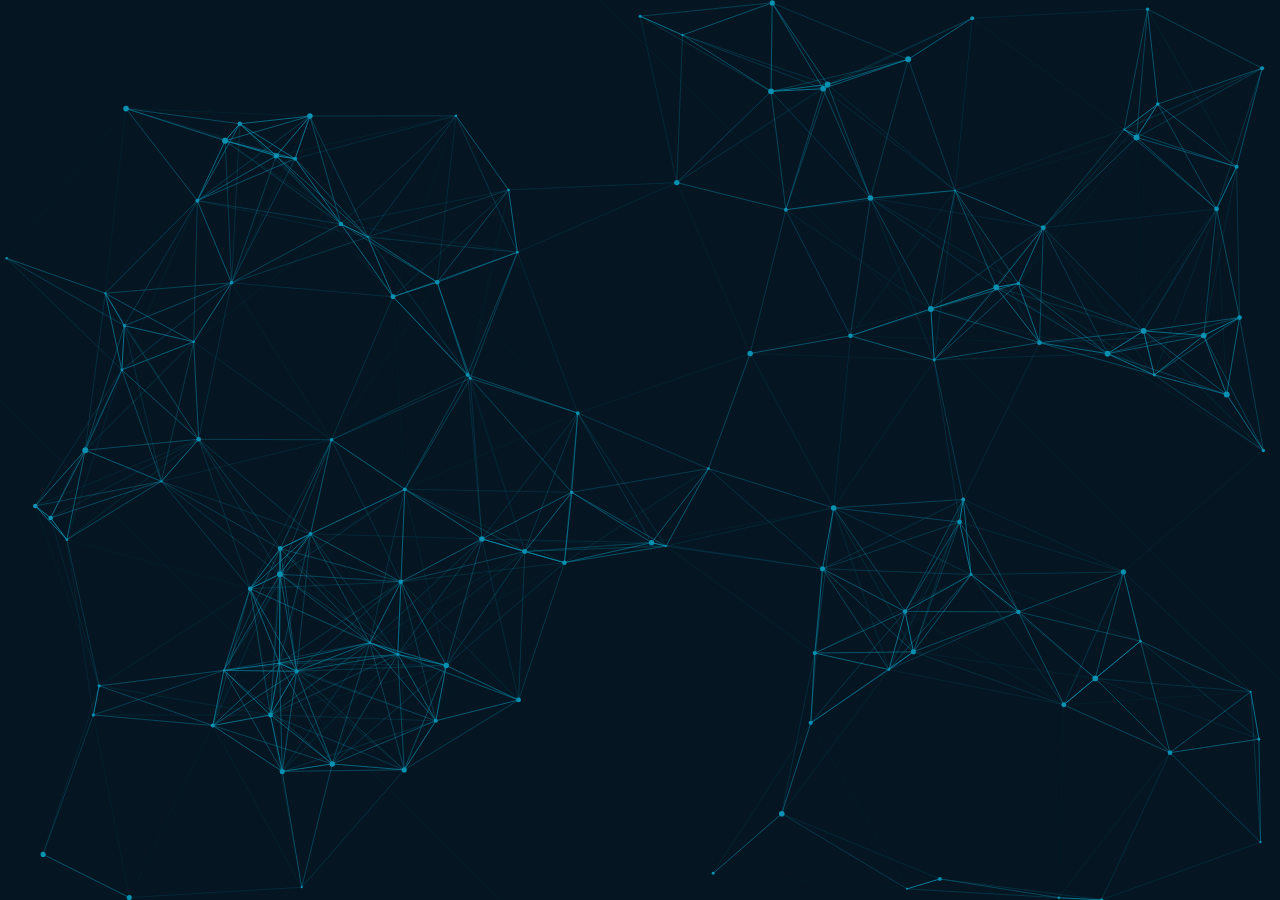
==== commit d9c22057: "se agrega tarifario" ====
--- a/index.html
+++ b/index.html
@@ -18,8 +18,8 @@
     <meta name="twitter:title" content="Santiago Parody | Portfolio" />
     <meta name="twitter:description" content="Santiago Parody - Portfolio | Full-Stack Dev & Team Lead. Proyectos en Python, Docker, AWS & IA." />
     <meta name="twitter:image" content="https://ppsantiago.github.io/SP.png" />
-    <script type="module" crossorigin src="./assets/index-Cbv4hsGo.js"></script>
-    <link rel="stylesheet" crossorigin href="./assets/index-BX6u0t3_.css">
+    <script type="module" crossorigin src="./assets/index-DL74VMmF.js"></script>
+    <link rel="stylesheet" crossorigin href="./assets/index-kQ0GfGX5.css">
   </head>
   <body>
     <div id="root"></div>
--- a/assets/index-kQ0GfGX5.css
+++ b/assets/index-kQ0GfGX5.css
@@ -0,0 +1 @@
+body{margin:0;font-family:-apple-system,BlinkMacSystemFont,Segoe UI,Roboto,Oxygen,Ubuntu,Cantarell,Fira Sans,Droid Sans,Helvetica Neue,sans-serif;-webkit-font-smoothing:antialiased;-moz-osx-font-smoothing:grayscale}code{font-family:source-code-pro,Menlo,Monaco,Consolas,Courier New,monospace}.mobile-menu-close-btn{position:absolute;top:1.2rem;right:1.5rem;background:none;border:none;color:var(--cyan-400);font-size:2.2rem;z-index:2100;cursor:pointer;transition:color .2s}.mobile-menu-close-btn:hover{color:var(--white)}.mobile-menu-overlay{position:fixed;top:0;right:0;bottom:0;left:0;background:#0a1f2ed9;z-index:2000;display:flex;align-items:flex-start;justify-content:flex-end;animation:fadeInOverlay .3s}.mobile-menu{position:relative;background:var(--dark-800);width:70vw;max-width:320px;height:100vh;padding:4rem 2rem 2rem;box-shadow:-2px 0 16px #0003;display:flex;flex-direction:column;gap:2rem;animation:slideInMenu .5s cubic-bezier(.68,-.55,.27,1.55);z-index:2100}@keyframes fadeInOverlay{0%{opacity:0}to{opacity:1}}.navbar-links-desktop{display:flex;flex-direction:column;align-items:center;gap:1.5rem}@media (max-width: 768px){.navbar-links-desktop{display:none}}body.menu-opened{overflow:hidden!important;position:fixed!important;width:100vw!important;touch-action:none!important}.hamburger-btn{display:none;background:none;border:none;font-size:2rem;color:var(--cyan-400);cursor:pointer;z-index:1100;transition:transform .3s cubic-bezier(.68,-.55,.27,1.55)}.hamburger-btn.open{animation:hamburger-pop .4s cubic-bezier(.68,-.55,.27,1.55);color:var(--white);transform:scale(1.2) rotate(15deg)}@keyframes hamburger-pop{0%{transform:scale(1) rotate(0)}60%{transform:scale(1.3) rotate(-10deg)}to{transform:scale(1.2) rotate(15deg)}}.navbar{position:fixed;left:0;top:0;width:80px;height:100vh;background-color:var(--dark-800);z-index:1000;display:flex;flex-direction:column;align-items:center;justify-content:space-between;padding:2rem 0}.navbar-content{display:flex;flex-direction:column;align-items:center;justify-content:space-between;height:100%}.navbar-logo{margin-bottom:3rem}.code-tag{color:var(--cyan-400);font-family:Courier New,monospace;font-size:1.25rem;writing-mode:vertical-rl;text-orientation:mixed;transform:rotate(180deg)}.code-tag-home{color:var(--cyan-400);font-family:Courier New,monospace;font-size:1.25rem;font-weight:600}.navbar-links{display:flex;flex-direction:column;align-items:center;gap:1.5rem}.navbar-link-container{position:relative;display:flex;align-items:center}.navbar-link{writing-mode:vertical-rl;text-orientation:mixed;transform:rotate(180deg);color:var(--gray-400);text-decoration:none;font-size:.75rem;font-weight:500;letter-spacing:.1em;transition:color .3s ease;cursor:pointer}.navbar-link:hover{color:var(--white)}.navbar-link.active{color:var(--cyan-400)}.active-indicator{position:absolute;right:-8px;top:50%;transform:translateY(-50%);width:4px;height:24px;background-color:var(--cyan-400);border-radius:2px}.navbar-social{display:flex;flex-direction:column;align-items:center;gap:1rem;margin-top:1rem}.social-icon{color:var(--gray-400);transition:color .3s ease}.social-icon:hover{color:var(--white)}@media (max-width: 768px){.navbar{width:100%;height:60px;flex-direction:row;padding:0 1rem}.navbar-content{flex-direction:row;width:100%;align-items:center;justify-content:space-between;position:relative}.navbar-logo{margin-bottom:0}.code-tag{writing-mode:horizontal-tb;transform:none}.code-tag-home{transform:none}.hamburger-btn{display:block;position:relative;z-index:1101;margin-left:1rem}.navbar-links{position:fixed;top:0;right:-100vw;width:70vw;max-width:320px;height:100vh;background:var(--dark-800);box-shadow:-2px 0 16px #0003;flex-direction:column;align-items:flex-start;gap:2rem;padding:4rem 2rem 2rem;transition:right .4s cubic-bezier(.68,-.55,.27,1.55);overflow-y:auto;z-index:1100;display:flex}.navbar-links.mobile-open{right:0;animation:slideInMenu .5s cubic-bezier(.68,-.55,.27,1.55)}@keyframes slideInMenu{0%{right:-100vw}to{right:0}}.navbar-link{writing-mode:horizontal-tb;transform:none;font-size:1.1rem;padding:.5rem 0;margin-left:1rem}.active-indicator{right:auto;left:0;top:50%;bottom:auto;transform:translateY(-50%);width:6px;height:28px;border-radius:3px}.navbar-social{display:flex;width:100%;flex-direction:row;justify-content:space-evenly}}.hero-section{position:relative;min-height:100vh;display:flex;flex-direction:column;align-items:center;text-align:center;padding:8rem 1rem 0 0}.hero-content{animation:fadeIn 1s ease-out}.hero-title{font-size:4.5rem;font-weight:700;margin:1rem 0;animation:slideUp .8s ease-out .3s both}.hero-subtitle{font-size:1.25rem;color:var(--gray-300);margin-bottom:2rem;animation:slideUp .8s ease-out .6s both}.hero-buttons{display:flex;justify-content:center;gap:1rem;animation:slideUp .8s ease-out .9s both}.scroll-indicator{position:absolute;bottom:10rem;left:50%;transform:translate(-50%);color:var(--cyan-400);cursor:pointer;animation:bounce 2s infinite}@keyframes bounce{0%,20%,50%,80%,to{transform:translateY(0)}40%{transform:translateY(-10px)}60%{transform:translateY(-5px)}}@media (max-width: 768px){.hero-title{font-size:3rem;line-height:normal}.hero-subtitle{font-size:1rem}.hero-buttons{flex-direction:column;width:100%;max-width:300px;margin:0 auto}.hero-section{padding:0 1rem}.scroll-indicator{left:45%}}.about-content{display:grid;grid-template-columns:2fr 1fr;gap:2rem}.about-text p{font-size:1.125rem;color:var(--gray-300);margin-bottom:1.5rem}.about-cards{display:flex;flex-direction:column;gap:1.5rem}.about-card{background-color:var(--dark-800);padding:1.5rem;border-radius:.5rem;transition:transform .3s ease}.about-card:hover{transform:translateY(-5px)}.card-icon{color:var(--cyan-500);font-size:2rem;margin-bottom:1rem}.about-card h3{font-size:1.25rem;font-weight:600;margin-bottom:.5rem}.about-card p{color:var(--gray-400)}.about-text{padding:20px;background-color:#00000023;border-radius:3%}@media (max-width: 768px){.about-content{grid-template-columns:1fr}.about-text p{font-size:1rem}}.timeline{position:relative;padding-left:2rem;margin-left:1rem}.timeline:before{content:"";position:absolute;left:0;top:0;height:100%;width:2px;background-color:#0891b24d}.timeline-item{position:relative;margin-bottom:3rem}.timeline-item:last-child{margin-bottom:0}.timeline-dot{position:absolute;left:-2.5rem;top:.5rem;width:1rem;height:1rem;background-color:var(--dark-900);border:2px solid var(--cyan-500);border-radius:50%}.timeline-content{background-color:var(--dark-800);padding:1.5rem;border-radius:.5rem;animation:fadeIn .5s ease-out}.timeline-title{font-size:1.25rem;font-weight:700;color:var(--white)}.timeline-info{display:flex;justify-content:space-between;align-items:center;margin-bottom:1rem}.timeline-company{font-size:1.125rem;font-weight:600;color:var(--cyan-500)}.timeline-period{font-size:.875rem;color:var(--gray-400)}.timeline-description{list-style-position:inside;color:var(--gray-300)}.timeline-description li{margin-bottom:.5rem}@keyframes fadeIn{0%{opacity:0;transform:translate(-20px)}to{opacity:1;transform:translate(0)}}@media (max-width: 768px){.timeline{padding-left:1.5rem}.timeline-dot{left:-2rem}.timeline-info{flex-direction:column;align-items:flex-start}.timeline-period{margin-top:.25rem}}.skills-grid{display:grid;grid-template-columns:repeat(auto-fill,minmax(300px,1fr));gap:1.5rem}.skill-card{background-color:var(--dark-800);padding:1.5rem;border-radius:.5rem;transition:transform .3s ease}.skill-card:hover{transform:translateY(-5px)}.skill-category{font-size:1.25rem;font-weight:700;color:var(--cyan-500);margin-bottom:1rem}.skill-tags{display:flex;flex-wrap:wrap;gap:.5rem}.skill-tag{display:inline-block;padding:.25rem .75rem;background-color:var(--dark-700);color:var(--gray-300);border-radius:9999px;font-size:.875rem}@media (max-width: 768px){.skills-grid{grid-template-columns:1fr}}.projects-grid{display:grid;grid-template-columns:repeat(auto-fill,minmax(350px,1fr));gap:2rem}.project-card{background-color:var(--dark-800);border-radius:.5rem;overflow:hidden;transition:transform .3s ease}.project-card:hover{transform:translateY(-5px)}.project-image{position:relative;height:200px;overflow:hidden}.project-image img{width:100%;height:100%;object-fit:contain;transition:transform .5s ease}.project-card:hover .project-image img{transform:scale(1.1)}.project-overlay{position:absolute;top:0;right:0;bottom:0;left:0;background:linear-gradient(to top,rgba(5,22,34,.8),transparent);display:flex;justify-content:flex-end;align-items:flex-end;padding:1rem;opacity:0;transition:opacity .3s ease}.project-card:hover .project-overlay{opacity:1}.project-link{display:flex;align-items:center;justify-content:center;width:2.5rem;height:2.5rem;background-color:var(--dark-700);color:var(--cyan-500);border-radius:50%;transition:all .3s ease}.project-link:hover{background-color:var(--cyan-500);color:var(--dark-900)}.project-info{padding:1.5rem}.project-title{font-size:1.25rem;font-weight:700;margin-bottom:.5rem}.project-description{color:var(--gray-400);margin-bottom:1rem}.project-tags{display:flex;flex-wrap:wrap;gap:.5rem}.project-tag{display:inline-block;padding:.25rem .75rem;background-color:var(--dark-700);color:var(--gray-300);border-radius:9999px;font-size:.75rem}@media (max-width: 768px){.projects-grid{grid-template-columns:1fr}}.thankyou-message{display:flex;flex-direction:column;align-items:center;justify-content:center;background:var(--dark-800);border-radius:1rem;padding:3rem 2rem;margin:2rem auto 0;max-width:400px;box-shadow:0 4px 24px #00000040;animation:fadeInScale .7s cubic-bezier(.4,2,.6,1) 1}.thankyou-icon{margin-bottom:1.5rem;display:block}.thankyou-message h3{color:var(--cyan-500);font-size:2rem;margin-bottom:.5rem;font-weight:700;text-align:center}.thankyou-message p{color:var(--gray-200);font-size:1.1rem;text-align:center}@keyframes fadeInScale{0%{opacity:0;transform:scale(.85)}to{opacity:1;transform:scale(1)}}.contact-container{display:grid;grid-template-columns:1fr 1fr;gap:3rem}.contact-info h3{font-size:1.5rem;font-weight:600;margin-bottom:1rem}.contact-info p{color:var(--gray-300);margin-bottom:2rem}.contact-methods{display:flex;flex-direction:column;gap:1.5rem}.contact-method{display:flex;align-items:center}.contact-icon{display:flex;align-items:center;justify-content:center;width:3rem;height:3rem;background-color:var(--dark-800);border-radius:50%;margin-right:1rem;color:var(--cyan-500)}.contact-details h4{font-size:.875rem;color:var(--gray-400);margin-bottom:.25rem}.contact-details a{color:var(--white);text-decoration:none;transition:color .3s ease}.contact-details a:hover{color:var(--cyan-500)}.contact-form-container{background-color:var(--dark-800);padding:2rem;border-radius:.5rem}.contact-form{display:flex;flex-direction:column;gap:1.5rem}.form-group{display:flex;flex-direction:column}.form-group label{color:var(--gray-400);margin-bottom:.5rem}.form-group input,.form-group textarea{padding:.75rem 1rem;background-color:var(--dark-700);border:1px solid var(--dark-600);border-radius:.375rem;color:var(--white);font-family:inherit}.form-group input:focus,.form-group textarea:focus{outline:none;border-color:var(--cyan-500)}.form-group textarea{resize:none}@media (max-width: 768px){.contact-container{grid-template-columns:1fr}}.particles-canvas{position:fixed;top:0;left:0;width:100%;height:100%;z-index:-1;pointer-events:auto}@media screen and (max-width: 768px){.particles-canvas{top:70px}}@keyframes fadeIn{0%{opacity:0}to{opacity:1}}@keyframes slideUp{0%{opacity:0;transform:translateY(20px)}to{opacity:1;transform:translateY(0)}}.tarifario-main{animation:fadeIn 1s ease-out}.tarifario-header,.tarifario-intro,.tarifario-section,.tarifario-cta,.tarifario-footer{animation:slideUp .8s ease-out}.tarifario-main{display:flex;flex-direction:column;justify-content:center;align-items:center;width:100%}.tarifario-main div{max-width:1140px}.section-container{width:100%;margin:0 auto;padding:2rem 1rem;display:flex;flex-direction:column;align-items:center}.tarifario-header{text-align:center;margin-bottom:2rem}.tarifario-logo{max-width:120px;margin-bottom:1rem;filter:drop-shadow(0 0 15px rgba(0,0,0,.2));transition:filter .3s ease;animation:identifier 1s ease-in-out infinite alternate}@keyframes identifier{0%{filter:drop-shadow(0 0 5px rgba(0,0,0,.2))}to{filter:drop-shadow(0 0 10px rgba(0,0,0,.4))}}.tarifario-title{font-size:2rem;margin-bottom:.5rem}.tarifario-contacto{color:#0e7490;font-size:1rem;margin-bottom:1rem}.tarifario-contacto a{color:#0e7490;text-decoration:none;font-weight:700;transition:color .3s ease}.tarifario-contacto a:hover{color:#0e7490;text-decoration:underline}.tarifario-intro{text-align:center;margin-bottom:2.5rem}.tarifario-intro p{background-color:#0000005d;padding:20px;border-radius:5px;max-width:800px}.tarifario-section{margin-bottom:2.5rem}.tarifario-subtitle{font-size:1.3rem;color:#0e7490;margin-bottom:1rem;font-weight:600}.tarifario-table-wrapper{overflow-x:auto}.tarifario-table{width:100%;border-collapse:collapse;margin-bottom:1rem;background:#fff0;box-shadow:0 2px 8px #0000000a;table-layout:fixed;word-break:break-word}.tarifario-table th,.tarifario-table td{border:1px solid #ffffff31;padding:.75rem .5rem;text-align:left;vertical-align:top}.tarifario-table th{background:#fff0;color:#0e7490;font-weight:700}.tarifario-table tr:nth-child(2n) td{background:#ffffff31}.tarifario-nota{background:#ffffff31;border-left:4px solid #0e7490;padding:1rem 2rem;margin-top:1rem;font-size:.98rem}.tarifario-consideraciones{margin-left:1.2rem;margin-bottom:2rem}.tarifario-cta{text-align:center;margin:2.5rem 0 1.5rem}.tarifario-cta .btn{margin-top:1rem;padding:.7rem 2.2rem;font-size:1.1rem}.tarifario-footer{text-align:center;color:#64748b;font-size:.95rem;margin-top:2rem;margin-bottom:.5rem}@media (max-width: 700px){.tarifario-title{font-size:1.2rem}.tarifario-table th,.tarifario-table td{font-size:.98rem;padding:.5rem .3rem}}:root{--dark-900: #051622;--dark-800: #0a1f2e;--dark-700: #102a3a;--dark-600: #1a3a4a;--cyan-500: #0891b2;--cyan-400: #22d3ee;--white: #ffffff;--gray-300: #d1d5db;--gray-400: #9ca3af}*{margin:0;padding:0;box-sizing:border-box}body{background-color:var(--dark-900);color:var(--white);font-family:system-ui,-apple-system,BlinkMacSystemFont,Segoe UI,Roboto,Oxygen,Ubuntu,Cantarell,Open Sans,Helvetica Neue,sans-serif;line-height:1.6}.app-container{position:relative;min-height:100vh}.content-container{margin-left:80px;min-height:100vh;display:flex;flex-direction:column;align-items:center}.btn{display:inline-flex;align-items:center;justify-content:center;padding:.75rem 1.5rem;font-weight:600;border-radius:.375rem;cursor:pointer;transition:all .3s ease;text-decoration:none}.btn-primary{background-color:var(--cyan-500);color:var(--dark-900)}.btn-primary:hover{background-color:var(--cyan-400)}.btn-outline{border:1px solid var(--cyan-500);color:var(--cyan-500);background-color:transparent}.btn-outline:hover{background-color:#0891b21a}.btn-icon{margin-right:.5rem}.section{min-height:100vh;padding:5rem 0;display:flex;align-items:center}.section-container{width:100%;max-width:1200px;margin:0 auto;padding:0 1.5rem}.section-title{font-size:2.5rem;font-weight:700;margin-bottom:.5rem}.section-underline{width:5rem;height:.25rem;background-color:var(--cyan-500);margin-bottom:3rem}::-webkit-scrollbar{width:8px}::-webkit-scrollbar-track{background:var(--dark-800)}::-webkit-scrollbar-thumb{background:var(--dark-600);border-radius:4px}::-webkit-scrollbar-thumb:hover{background:var(--cyan-500)}html{scroll-behavior:smooth}@media (max-width: 768px){.content-container{margin-left:0;padding-top:60px}.section-title{font-size:2rem}}
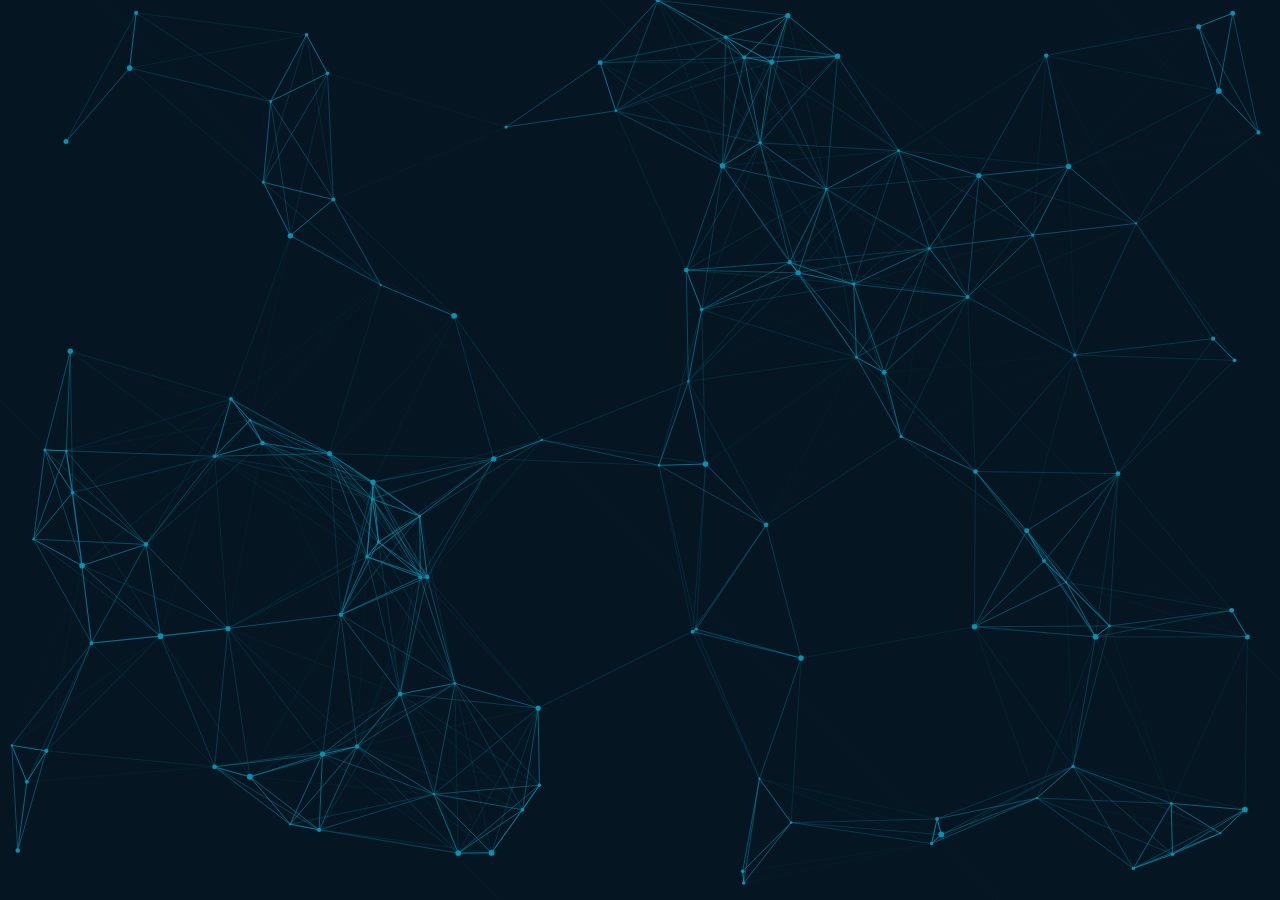
==== commit 293aca99: "se agrega tarifario" ====
--- a/index.html
+++ b/index.html
@@ -18,7 +18,7 @@
     <meta name="twitter:title" content="Santiago Parody | Portfolio" />
     <meta name="twitter:description" content="Santiago Parody - Portfolio | Full-Stack Dev & Team Lead. Proyectos en Python, Docker, AWS & IA." />
     <meta name="twitter:image" content="https://ppsantiago.github.io/SP.png" />
-    <script type="module" crossorigin src="./assets/index-DL74VMmF.js"></script>
+    <script type="module" crossorigin src="./assets/index-CnzUv3RT.js"></script>
     <link rel="stylesheet" crossorigin href="./assets/index-kQ0GfGX5.css">
   </head>
   <body>
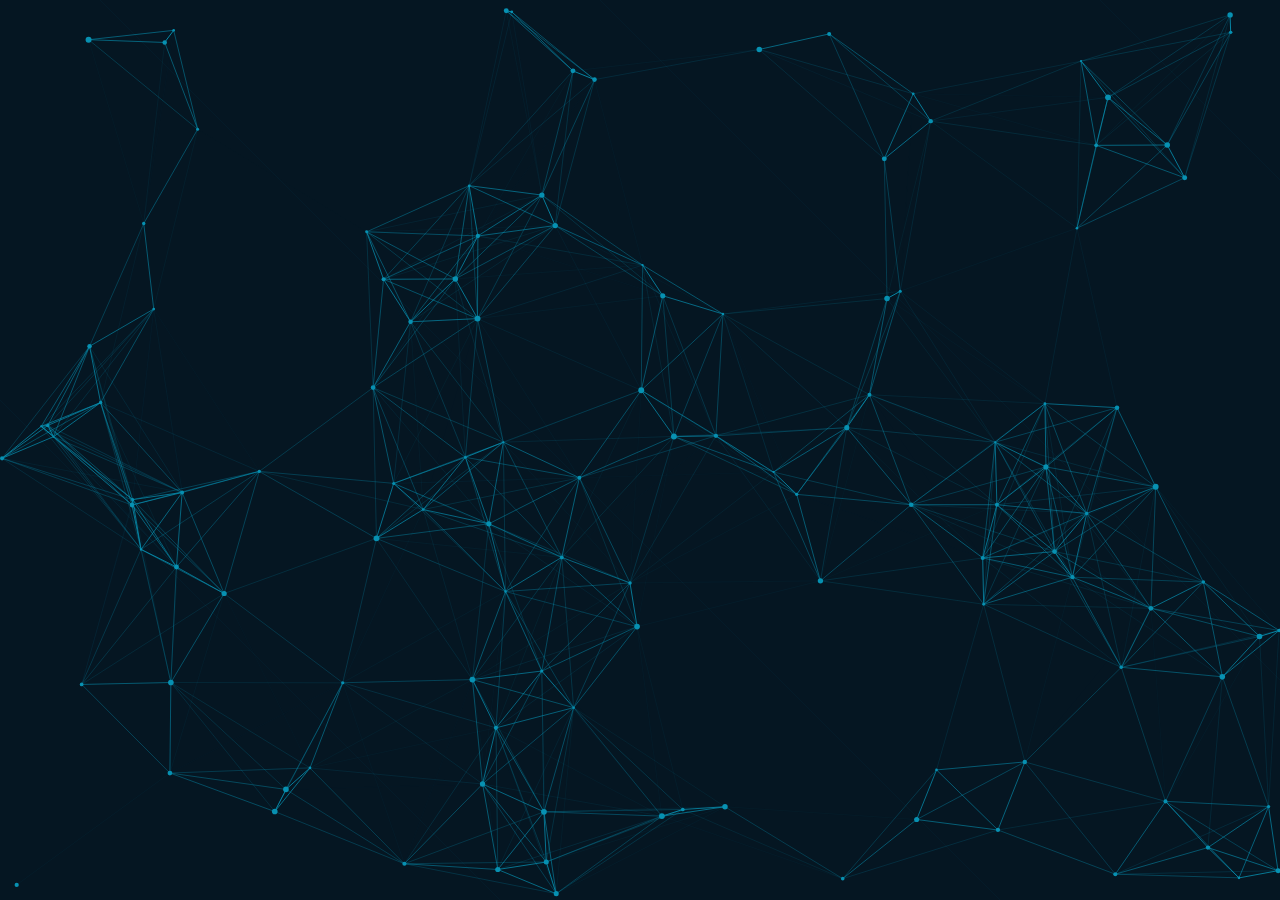
==== commit 33b78fd3: "update" ====
--- a/index.html
+++ b/index.html
@@ -18,7 +18,7 @@
     <meta name="twitter:title" content="Santiago Parody | Portfolio" />
     <meta name="twitter:description" content="Santiago Parody - Portfolio | Full-Stack Dev & Team Lead. Proyectos en Python, Docker, AWS & IA." />
     <meta name="twitter:image" content="https://ppsantiago.github.io/SP.png" />
-    <script type="module" crossorigin src="./assets/index-CnzUv3RT.js"></script>
+    <script type="module" crossorigin src="./assets/index-DjIXhrIn.js"></script>
     <link rel="stylesheet" crossorigin href="./assets/index-kQ0GfGX5.css">
   </head>
   <body>
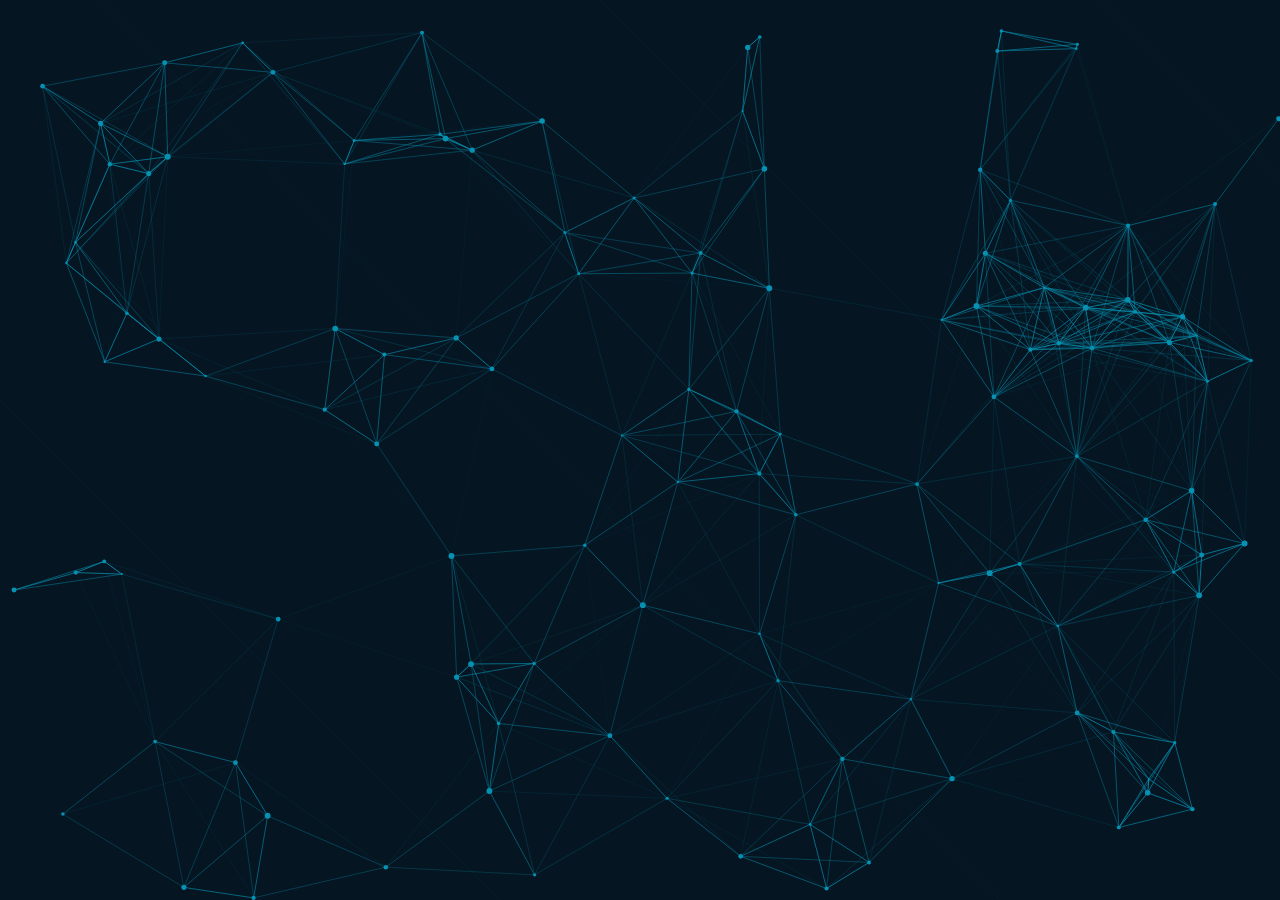
==== commit d94ea384: "update" ====
--- a/index.html
+++ b/index.html
@@ -18,8 +18,8 @@
     <meta name="twitter:title" content="Santiago Parody | Portfolio" />
     <meta name="twitter:description" content="Santiago Parody - Portfolio | Full-Stack Dev & Team Lead. Proyectos en Python, Docker, AWS & IA." />
     <meta name="twitter:image" content="https://ppsantiago.github.io/SP.png" />
-    <script type="module" crossorigin src="./assets/index-DjIXhrIn.js"></script>
-    <link rel="stylesheet" crossorigin href="./assets/index-kQ0GfGX5.css">
+    <script type="module" crossorigin src="./assets/index-fze46fdC.js"></script>
+    <link rel="stylesheet" crossorigin href="./assets/index-DIghv-_1.css">
   </head>
   <body>
     <div id="root"></div>
--- a/assets/index-DIghv-_1.css
+++ b/assets/index-DIghv-_1.css
@@ -0,0 +1 @@
+body{margin:0;font-family:-apple-system,BlinkMacSystemFont,Segoe UI,Roboto,Oxygen,Ubuntu,Cantarell,Fira Sans,Droid Sans,Helvetica Neue,sans-serif;-webkit-font-smoothing:antialiased;-moz-osx-font-smoothing:grayscale}code{font-family:source-code-pro,Menlo,Monaco,Consolas,Courier New,monospace}.mobile-menu-close-btn{position:absolute;top:1.2rem;right:1.5rem;background:none;border:none;color:var(--cyan-400);font-size:2.2rem;z-index:2100;cursor:pointer;transition:color .2s}.mobile-menu-close-btn:hover{color:var(--white)}.mobile-menu-overlay{position:fixed;top:0;right:0;bottom:0;left:0;background:#0a1f2ed9;z-index:2000;display:flex;align-items:flex-start;justify-content:flex-end;animation:fadeInOverlay .3s}.mobile-menu{position:relative;background:var(--dark-800);width:70vw;max-width:320px;height:100vh;padding:4rem 2rem 2rem;box-shadow:-2px 0 16px #0003;display:flex;flex-direction:column;gap:2rem;animation:slideInMenu .5s cubic-bezier(.68,-.55,.27,1.55);z-index:2100}@keyframes fadeInOverlay{0%{opacity:0}to{opacity:1}}.navbar-links-desktop{display:flex;flex-direction:column;align-items:center;gap:1.5rem}@media (max-width: 768px){.navbar-links-desktop{display:none}}body.menu-opened{overflow:hidden!important;position:fixed!important;width:100vw!important;touch-action:none!important}.hamburger-btn{display:none;background:none;border:none;font-size:2rem;color:var(--cyan-400);cursor:pointer;z-index:1100;transition:transform .3s cubic-bezier(.68,-.55,.27,1.55)}.hamburger-btn.open{animation:hamburger-pop .4s cubic-bezier(.68,-.55,.27,1.55);color:var(--white);transform:scale(1.2) rotate(15deg)}@keyframes hamburger-pop{0%{transform:scale(1) rotate(0)}60%{transform:scale(1.3) rotate(-10deg)}to{transform:scale(1.2) rotate(15deg)}}.navbar{position:fixed;left:0;top:0;width:80px;height:100vh;background-color:var(--dark-800);z-index:1000;display:flex;flex-direction:column;align-items:center;justify-content:space-between;padding:2rem 0}.navbar-content{display:flex;flex-direction:column;align-items:center;justify-content:space-between;height:100%}.navbar-logo{margin-bottom:3rem}.code-tag{color:var(--cyan-400);font-family:Courier New,monospace;font-size:1.25rem;writing-mode:vertical-rl;text-orientation:mixed;transform:rotate(180deg)}.code-tag-home{color:var(--cyan-400);font-family:Courier New,monospace;font-size:1.25rem;font-weight:600}.navbar-links{display:flex;flex-direction:column;align-items:center;gap:1.5rem}.navbar-link-container{position:relative;display:flex;align-items:center}.navbar-link{writing-mode:vertical-rl;text-orientation:mixed;transform:rotate(180deg);color:var(--gray-400);text-decoration:none;font-size:.75rem;font-weight:500;letter-spacing:.1em;transition:color .3s ease;cursor:pointer}.navbar-link:hover{color:var(--white)}.navbar-link.active{color:var(--cyan-400)}.active-indicator{position:absolute;right:-8px;top:50%;transform:translateY(-50%);width:4px;height:24px;background-color:var(--cyan-400);border-radius:2px}.navbar-social{display:flex;flex-direction:column;align-items:center;gap:1rem;margin-top:1rem}.social-icon{color:var(--gray-400);transition:color .3s ease}.social-icon:hover{color:var(--white)}@media (max-width: 768px){.navbar{width:100%;height:60px;flex-direction:row;padding:0 1rem}.navbar-content{flex-direction:row;width:100%;align-items:center;justify-content:space-between;position:relative}.navbar-logo{margin-bottom:0}.code-tag{writing-mode:horizontal-tb;transform:none}.code-tag-home{transform:none}.hamburger-btn{display:block;position:relative;z-index:1101;margin-left:1rem}.navbar-links{position:fixed;top:0;right:-100vw;width:70vw;max-width:320px;height:100vh;background:var(--dark-800);box-shadow:-2px 0 16px #0003;flex-direction:column;align-items:flex-start;gap:2rem;padding:4rem 2rem 2rem;transition:right .4s cubic-bezier(.68,-.55,.27,1.55);overflow-y:auto;z-index:1100;display:flex}.navbar-links.mobile-open{right:0;animation:slideInMenu .5s cubic-bezier(.68,-.55,.27,1.55)}@keyframes slideInMenu{0%{right:-100vw}to{right:0}}.navbar-link{writing-mode:horizontal-tb;transform:none;font-size:1.1rem;padding:.5rem 0;margin-left:1rem}.active-indicator{right:auto;left:0;top:50%;bottom:auto;transform:translateY(-50%);width:6px;height:28px;border-radius:3px}.navbar-social{display:flex;width:100%;flex-direction:row;justify-content:space-evenly}}.hero-section{position:relative;min-height:100vh;display:flex;flex-direction:column;align-items:center;text-align:center;padding:8rem 1rem 0 0}.hero-content{animation:fadeIn 1s ease-out}.hero-title{font-size:4.5rem;font-weight:700;margin:1rem 0;animation:slideUp .8s ease-out .3s both}.hero-subtitle{font-size:1.25rem;color:var(--gray-300);margin-bottom:2rem;animation:slideUp .8s ease-out .6s both}.hero-buttons{display:flex;justify-content:center;gap:1rem;animation:slideUp .8s ease-out .9s both}.scroll-indicator{position:absolute;bottom:10rem;left:50%;transform:translate(-50%);color:var(--cyan-400);cursor:pointer;animation:bounce 2s infinite}@keyframes bounce{0%,20%,50%,80%,to{transform:translateY(0)}40%{transform:translateY(-10px)}60%{transform:translateY(-5px)}}@media (max-width: 768px){.hero-title{font-size:3rem;line-height:normal}.hero-subtitle{font-size:1rem}.hero-buttons{flex-direction:column;width:100%;max-width:300px;margin:0 auto}.hero-section{padding:0 1rem}.scroll-indicator{left:45%}}.about-content{display:grid;grid-template-columns:2fr 1fr;gap:2rem}.about-text p{font-size:1.125rem;color:var(--gray-300);margin-bottom:1.5rem}.about-cards{display:flex;flex-direction:column;gap:1.5rem}.about-card{background-color:var(--dark-800);padding:1.5rem;border-radius:.5rem;transition:transform .3s ease}.about-card:hover{transform:translateY(-5px)}.card-icon{color:var(--cyan-500);font-size:2rem;margin-bottom:1rem}.about-card h3{font-size:1.25rem;font-weight:600;margin-bottom:.5rem}.about-card p{color:var(--gray-400)}.about-text{padding:20px;background-color:#00000023;border-radius:3%}@media (max-width: 768px){.about-content{grid-template-columns:1fr}.about-text p{font-size:1rem}}.timeline{position:relative;padding-left:2rem;margin-left:1rem}.timeline:before{content:"";position:absolute;left:0;top:0;height:100%;width:2px;background-color:#0891b24d}.timeline-item{position:relative;margin-bottom:3rem}.timeline-item:last-child{margin-bottom:0}.timeline-dot{position:absolute;left:-2.5rem;top:.5rem;width:1rem;height:1rem;background-color:var(--dark-900);border:2px solid var(--cyan-500);border-radius:50%}.timeline-content{background-color:var(--dark-800);padding:1.5rem;border-radius:.5rem;animation:fadeIn .5s ease-out}.timeline-title{font-size:1.25rem;font-weight:700;color:var(--white)}.timeline-info{display:flex;justify-content:space-between;align-items:center;margin-bottom:1rem}.timeline-company{font-size:1.125rem;font-weight:600;color:var(--cyan-500)}.timeline-period{font-size:.875rem;color:var(--gray-400)}.timeline-description{list-style-position:inside;color:var(--gray-300)}.timeline-description li{margin-bottom:.5rem}@keyframes fadeIn{0%{opacity:0;transform:translate(-20px)}to{opacity:1;transform:translate(0)}}@media (max-width: 768px){.timeline{padding-left:1.5rem}.timeline-dot{left:-2rem}.timeline-info{flex-direction:column;align-items:flex-start}.timeline-period{margin-top:.25rem}}.skills-grid{display:grid;grid-template-columns:repeat(auto-fill,minmax(300px,1fr));gap:1.5rem}.skill-card{background-color:var(--dark-800);padding:1.5rem;border-radius:.5rem;transition:transform .3s ease}.skill-card:hover{transform:translateY(-5px)}.skill-category{font-size:1.25rem;font-weight:700;color:var(--cyan-500);margin-bottom:1rem}.skill-tags{display:flex;flex-wrap:wrap;gap:.5rem}.skill-tag{display:inline-block;padding:.25rem .75rem;background-color:var(--dark-700);color:var(--gray-300);border-radius:9999px;font-size:.875rem}@media (max-width: 768px){.skills-grid{grid-template-columns:1fr}}.projects-grid{display:grid;grid-template-columns:repeat(auto-fill,minmax(350px,1fr));gap:2rem}.project-card{background-color:var(--dark-800);border-radius:.5rem;overflow:hidden;transition:transform .3s ease}.project-card:hover{transform:translateY(-5px)}.project-image{position:relative;height:200px;overflow:hidden}.project-image img{width:100%;height:100%;object-fit:contain;transition:transform .5s ease}.project-card:hover .project-image img{transform:scale(1.1)}.project-overlay{position:absolute;top:0;right:0;bottom:0;left:0;background:linear-gradient(to top,rgba(5,22,34,.8),transparent);display:flex;justify-content:flex-end;align-items:flex-end;padding:1rem;opacity:0;transition:opacity .3s ease}.project-card:hover .project-overlay{opacity:1}.project-link{display:flex;align-items:center;justify-content:center;width:2.5rem;height:2.5rem;background-color:var(--dark-700);color:var(--cyan-500);border-radius:50%;transition:all .3s ease}.project-link:hover{background-color:var(--cyan-500);color:var(--dark-900)}.project-info{padding:1.5rem}.project-title{font-size:1.25rem;font-weight:700;margin-bottom:.5rem}.project-description{color:var(--gray-400);margin-bottom:1rem}.project-tags{display:flex;flex-wrap:wrap;gap:.5rem}.project-tag{display:inline-block;padding:.25rem .75rem;background-color:var(--dark-700);color:var(--gray-300);border-radius:9999px;font-size:.75rem}@media (max-width: 768px){.projects-grid{grid-template-columns:1fr}}.thankyou-message{display:flex;flex-direction:column;align-items:center;justify-content:center;background:var(--dark-800);border-radius:1rem;padding:3rem 2rem;margin:2rem auto 0;max-width:400px;box-shadow:0 4px 24px #00000040;animation:fadeInScale .7s cubic-bezier(.4,2,.6,1) 1}.thankyou-icon{margin-bottom:1.5rem;display:block}.thankyou-message h3{color:var(--cyan-500);font-size:2rem;margin-bottom:.5rem;font-weight:700;text-align:center}.thankyou-message p{color:var(--gray-200);font-size:1.1rem;text-align:center}@keyframes fadeInScale{0%{opacity:0;transform:scale(.85)}to{opacity:1;transform:scale(1)}}.contact-container{display:grid;grid-template-columns:1fr 1fr;gap:3rem}.contact-info h3{font-size:1.5rem;font-weight:600;margin-bottom:1rem}.contact-info p{color:var(--gray-300);margin-bottom:2rem}.contact-methods{display:flex;flex-direction:column;gap:1.5rem}.contact-method{display:flex;align-items:center}.contact-icon{display:flex;align-items:center;justify-content:center;width:3rem;height:3rem;background-color:var(--dark-800);border-radius:50%;margin-right:1rem;color:var(--cyan-500)}.contact-details h4{font-size:.875rem;color:var(--gray-400);margin-bottom:.25rem}.contact-details a{color:var(--white);text-decoration:none;transition:color .3s ease}.contact-details a:hover{color:var(--cyan-500)}.contact-form-container{background-color:var(--dark-800);padding:2rem;border-radius:.5rem}.contact-form{display:flex;flex-direction:column;gap:1.5rem}.form-group{display:flex;flex-direction:column}.form-group label{color:var(--gray-400);margin-bottom:.5rem}.form-group input,.form-group textarea{padding:.75rem 1rem;background-color:var(--dark-700);border:1px solid var(--dark-600);border-radius:.375rem;color:var(--white);font-family:inherit}.form-group input:focus,.form-group textarea:focus{outline:none;border-color:var(--cyan-500)}.form-group textarea{resize:none}@media (max-width: 768px){.contact-container{grid-template-columns:1fr}}.particles-canvas{position:fixed;top:0;left:0;width:100%;height:100%;z-index:-1;pointer-events:auto}@media screen and (max-width: 768px){.particles-canvas{top:70px}}@keyframes fadeIn{0%{opacity:0}to{opacity:1}}@keyframes slideUp{0%{opacity:0;transform:translateY(20px)}to{opacity:1;transform:translateY(0)}}.tarifario-main{animation:fadeIn 1s ease-out}.tarifario-header,.tarifario-intro,.tarifario-section,.tarifario-cta,.tarifario-footer{animation:slideUp .8s ease-out}.tarifario-main{display:flex;flex-direction:column;justify-content:center;align-items:center;width:100%}.tarifario-main div{max-width:1140px}.section-container{width:100%;margin:0 auto;padding:2rem 1rem;display:flex;flex-direction:column;align-items:center}.tarifario-header{text-align:center;margin-bottom:2rem}.tarifario-logo{max-width:120px;margin-bottom:1rem;filter:drop-shadow(0 0 15px rgba(0,0,0,.2));transition:filter .3s ease;animation:identifier 1s ease-in-out infinite alternate}@keyframes identifier{0%{filter:drop-shadow(0 0 5px rgba(0,0,0,.2))}to{filter:drop-shadow(0 0 10px rgba(0,0,0,.4))}}.tarifario-title{font-size:2rem;margin-bottom:.5rem}.tarifario-contacto{color:#0e7490;font-size:1rem;margin-bottom:1rem}.tarifario-contacto a{color:#0e7490;text-decoration:none;font-weight:700;transition:color .3s ease}.tarifario-contacto a:hover{color:#0e7490;text-decoration:underline}.tarifario-intro{text-align:center;margin-bottom:2.5rem}.tarifario-intro p{background-color:#0000005d;padding:20px;border-radius:5px;max-width:800px}.tarifario-section{margin-bottom:2.5rem;max-width:1140px;margin-left:auto;margin-right:auto;width:100%}.tarifario-subtitle{font-size:1.3rem;color:#0e7490;margin-bottom:1rem;font-weight:600}.tarifario-items-list{width:100%;display:flex;flex-direction:column;gap:.5rem}.tarifario-item{background:#ffffff1a;border:1px solid #ffffff31;border-radius:5px;overflow:hidden;transition:all .3s ease;padding:.5rem}.tarifario-item-header{display:flex;justify-content:space-between;align-items:center;padding:.2rem;cursor:pointer;transition:background .3s ease}.tarifario-item-header:hover{background:#ffffff31}.tarifario-item-header h3{margin:0;font-size:1.1rem;color:#fff;min-width:8rem;flex-grow:1;margin-right:.5rem}.tarifario-item-price{font-size:1rem;font-weight:700;color:#64748b;flex-shrink:0}.tarifario-item-details{padding:1rem;border-top:1px solid #ffffff31;max-height:0;overflow:hidden;transition:max-height .5s ease-in-out,padding .5s ease-in-out}.tarifario-item.expanded .tarifario-item-details{max-height:500px;padding:1rem}.tarifario-item-details h4{margin-top:0;margin-bottom:.5rem;color:#0e7490;font-size:1rem}.tarifario-item-details ul{list-style:disc;margin-left:1.5rem;padding:0}.tarifario-item-details li{margin-bottom:.5rem;line-height:1.5}.tarifario-table-wrapper{display:none}.tarifario-item-header:after{content:"+";margin-left:.5rem;font-weight:700;color:#0e7490;transition:transform .3s ease}.tarifario-item.expanded .tarifario-item-header:after{content:"-"}.tarifario-index-button{position:fixed;bottom:20px;right:20px;background-color:#0e7490;color:#fff;border:none;border-radius:50%;width:50px;height:50px;display:flex;justify-content:center;align-items:center;font-size:.8rem;font-weight:700;cursor:pointer;box-shadow:0 2px 10px #0000004d;z-index:999;transition:background-color .3s ease,transform .2s ease}.tarifario-index-button:hover{background-color:#0a5f77;transform:scale(1.05)}.tarifario-nota{background:#ffffff31;border-left:4px solid #0e7490;padding:2rem;margin-top:1rem;font-size:.98rem}.tarifario-consideraciones{margin-left:1.2rem;margin-bottom:2rem}.tarifario-cta{text-align:center;margin:2.5rem 0 1.5rem}.tarifario-cta .btn{margin-top:1rem;padding:.7rem 2.2rem;font-size:1.1rem}.tarifario-footer{text-align:center;color:#64748b;font-size:.95rem;margin-top:2rem;margin-bottom:.5rem}@media (max-width: 700px){.tarifario-title{font-size:1.2rem}}@media (max-width: 768px){.tarifario-main div{padding-left:1rem;padding-right:1rem}.section-container{padding:1.5rem 0}.tarifario-title{font-size:1.8rem}.tarifario-subtitle{font-size:1.2rem}.tarifario-item-header{padding:.8rem}.tarifario-item-header h3{font-size:.8rem}.tarifario-item-price{font-size:.8rem;max-width:8rem}.tarifario-item-details{padding:.8rem}.tarifario-item-details h4{font-size:.95rem;margin-bottom:.3rem}.tarifario-item-details ul{margin-left:1rem;list-style:disc;padding-left:0}.tarifario-item-details li{font-size:.9rem;margin-bottom:.3rem}.tarifario-nota{padding:1rem}.tarifario-nota ul{list-style:disc;margin-left:0;padding-left:2rem}.tarifario-nota li{margin-bottom:.5rem;font-size:.9rem}.tarifario-consideraciones{margin-left:1rem}.tarifario-cta .btn{padding:.6rem 1.8rem;font-size:1rem}.tarifario-footer{font-size:.85rem}.tarifario-modal-content{max-width:95%;padding:1.5rem}.tarifario-modal-content h3{font-size:1.2rem}.tarifario-modal-nav-list a{font-size:1rem}.tarifario-index-button{width:45px;height:45px;font-size:.75rem;bottom:15px;right:15px}}.tarifario-modal-overlay{position:fixed;top:0;left:0;right:0;bottom:0;background-color:#000000b3;display:flex;justify-content:center;align-items:center;z-index:1000;-webkit-backdrop-filter:blur(5px);backdrop-filter:blur(5px)}.tarifario-modal-content{background-color:#1e293b;color:#f8fafc;padding:2rem;border-radius:8px;position:relative;max-width:90%;max-height:90%;overflow-y:auto;box-shadow:0 5px 15px #0000004d;animation:scaleIn .3s ease-out}@keyframes scaleIn{0%{transform:scale(.9);opacity:0}to{transform:scale(1);opacity:1}}.tarifario-modal-content h3{margin-top:0;color:#0e7490;margin-bottom:1.5rem;text-align:center}.tarifario-modal-close-btn{position:absolute;top:10px;right:10px;background:none;border:none;font-size:1.5rem;color:#64748b;cursor:pointer;padding:5px;transition:color .3s ease}.tarifario-modal-close-btn:hover{color:#f8fafc}.tarifario-modal-nav-list{list-style:none;padding:0;margin:0}.tarifario-modal-nav-list li{margin-bottom:.8rem}.tarifario-modal-nav-list a{text-decoration:none;color:#94a3b8;font-size:1.1rem;display:block;padding:.5rem 0;transition:color .3s ease}.tarifario-modal-nav-list a:hover{color:#0e7490}:root{--dark-900: #051622;--dark-800: #0a1f2e;--dark-700: #102a3a;--dark-600: #1a3a4a;--cyan-500: #0891b2;--cyan-400: #22d3ee;--white: #ffffff;--gray-300: #d1d5db;--gray-400: #9ca3af}*{margin:0;padding:0;box-sizing:border-box}body{background-color:var(--dark-900);color:var(--white);font-family:system-ui,-apple-system,BlinkMacSystemFont,Segoe UI,Roboto,Oxygen,Ubuntu,Cantarell,Open Sans,Helvetica Neue,sans-serif;line-height:1.6}.app-container{position:relative;min-height:100vh}.content-container{margin-left:80px;min-height:100vh;display:flex;flex-direction:column;align-items:center}.btn{display:inline-flex;align-items:center;justify-content:center;padding:.75rem 1.5rem;font-weight:600;border-radius:.375rem;cursor:pointer;transition:all .3s ease;text-decoration:none}.btn-primary{background-color:var(--cyan-500);color:var(--dark-900)}.btn-primary:hover{background-color:var(--cyan-400)}.btn-outline{border:1px solid var(--cyan-500);color:var(--cyan-500);background-color:transparent}.btn-outline:hover{background-color:#0891b21a}.btn-icon{margin-right:.5rem}.section{min-height:100vh;padding:5rem 0;display:flex;align-items:center}.section-container{width:100%;max-width:1200px;margin:0 auto;padding:0 1.5rem}.section-title{font-size:2.5rem;font-weight:700;margin-bottom:.5rem}.section-underline{width:5rem;height:.25rem;background-color:var(--cyan-500);margin-bottom:3rem}::-webkit-scrollbar{width:8px}::-webkit-scrollbar-track{background:var(--dark-800)}::-webkit-scrollbar-thumb{background:var(--dark-600);border-radius:4px}::-webkit-scrollbar-thumb:hover{background:var(--cyan-500)}html{scroll-behavior:smooth}@media (max-width: 768px){.content-container{margin-left:0;padding-top:60px}.section-title{font-size:2rem}}
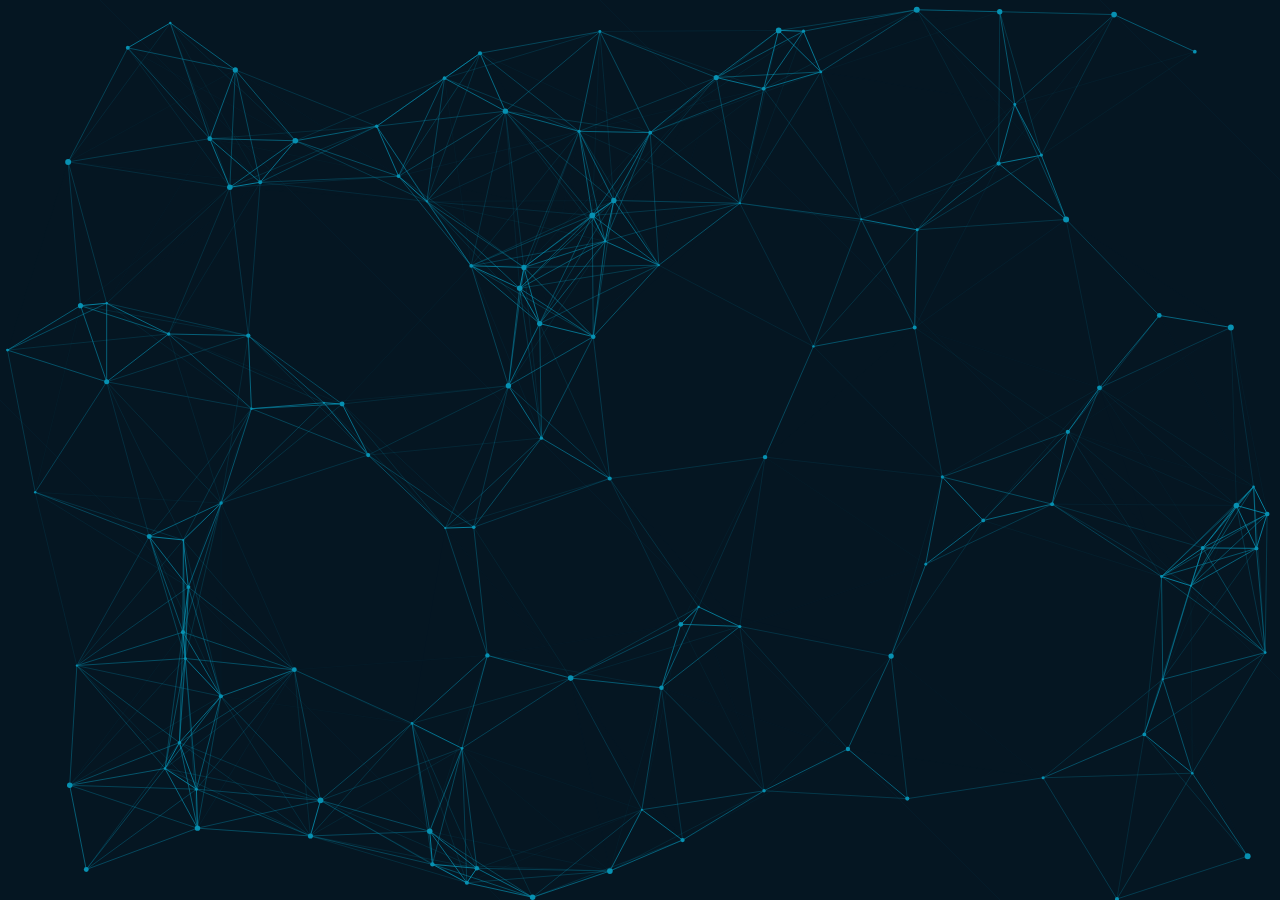
==== commit ead061c6: "update" ====
--- a/index.html
+++ b/index.html
@@ -18,8 +18,8 @@
     <meta name="twitter:title" content="Santiago Parody | Portfolio" />
     <meta name="twitter:description" content="Santiago Parody - Portfolio | Full-Stack Dev & Team Lead. Proyectos en Python, Docker, AWS & IA." />
     <meta name="twitter:image" content="https://ppsantiago.github.io/SP.png" />
-    <script type="module" crossorigin src="./assets/index-fze46fdC.js"></script>
-    <link rel="stylesheet" crossorigin href="./assets/index-DIghv-_1.css">
+    <script type="module" crossorigin src="./assets/index-BXiIL-tG.js"></script>
+    <link rel="stylesheet" crossorigin href="./assets/index-ClwnsjC8.css">
   </head>
   <body>
     <div id="root"></div>
--- a/assets/index-ClwnsjC8.css
+++ b/assets/index-ClwnsjC8.css
@@ -0,0 +1 @@
+body{margin:0;font-family:-apple-system,BlinkMacSystemFont,Segoe UI,Roboto,Oxygen,Ubuntu,Cantarell,Fira Sans,Droid Sans,Helvetica Neue,sans-serif;-webkit-font-smoothing:antialiased;-moz-osx-font-smoothing:grayscale}code{font-family:source-code-pro,Menlo,Monaco,Consolas,Courier New,monospace}.mobile-menu-close-btn{position:absolute;top:1.2rem;right:1.5rem;background:none;border:none;color:var(--cyan-400);font-size:2.2rem;z-index:2100;cursor:pointer;transition:color .2s}.mobile-menu-close-btn:hover{color:var(--white)}.mobile-menu-overlay{position:fixed;top:0;right:0;bottom:0;left:0;background:#0a1f2ed9;z-index:2000;display:flex;align-items:flex-start;justify-content:flex-end;animation:fadeInOverlay .3s}.mobile-menu{position:relative;background:var(--dark-800);width:70vw;max-width:320px;height:100vh;padding:4rem 2rem 2rem;box-shadow:-2px 0 16px #0003;display:flex;flex-direction:column;gap:2rem;animation:slideInMenu .5s cubic-bezier(.68,-.55,.27,1.55);z-index:2100}@keyframes fadeInOverlay{0%{opacity:0}to{opacity:1}}.navbar-links-desktop{display:flex;flex-direction:column;align-items:center;gap:1.5rem}@media (max-width: 768px){.navbar-links-desktop{display:none}}body.menu-opened{overflow:hidden!important;position:fixed!important;width:100vw!important;touch-action:none!important}.hamburger-btn{display:none;background:none;border:none;font-size:2rem;color:var(--cyan-400);cursor:pointer;z-index:1100;transition:transform .3s cubic-bezier(.68,-.55,.27,1.55)}.hamburger-btn.open{animation:hamburger-pop .4s cubic-bezier(.68,-.55,.27,1.55);color:var(--white);transform:scale(1.2) rotate(15deg)}@keyframes hamburger-pop{0%{transform:scale(1) rotate(0)}60%{transform:scale(1.3) rotate(-10deg)}to{transform:scale(1.2) rotate(15deg)}}.navbar{position:fixed;left:0;top:0;width:80px;height:100vh;background-color:var(--dark-800);z-index:1000;display:flex;flex-direction:column;align-items:center;justify-content:space-between;padding:2rem 0}.navbar-content{display:flex;flex-direction:column;align-items:center;justify-content:space-between;height:100%}.navbar-logo{margin-bottom:3rem}.code-tag{color:var(--cyan-400);font-family:Courier New,monospace;font-size:1.25rem;writing-mode:vertical-rl;text-orientation:mixed;transform:rotate(180deg)}.code-tag-home{color:var(--cyan-400);font-family:Courier New,monospace;font-size:1.25rem;font-weight:600}.navbar-links{display:flex;flex-direction:column;align-items:center;gap:1.5rem}.navbar-link-container{position:relative;display:flex;align-items:center}.navbar-link{writing-mode:vertical-rl;text-orientation:mixed;transform:rotate(180deg);color:var(--gray-400);text-decoration:none;font-size:.75rem;font-weight:500;letter-spacing:.1em;transition:color .3s ease;cursor:pointer}.navbar-link:hover{color:var(--white)}.navbar-link.active{color:var(--cyan-400)}.active-indicator{position:absolute;right:-8px;top:50%;transform:translateY(-50%);width:4px;height:24px;background-color:var(--cyan-400);border-radius:2px}.navbar-social{display:flex;flex-direction:column;align-items:center;gap:1rem;margin-top:1rem}.social-icon{color:var(--gray-400);transition:color .3s ease}.social-icon:hover{color:var(--white)}@media (max-width: 768px){.navbar{width:100%;height:60px;flex-direction:row;padding:0 1rem}.navbar-content{flex-direction:row;width:100%;align-items:center;justify-content:space-between;position:relative}.navbar-logo{margin-bottom:0}.code-tag{writing-mode:horizontal-tb;transform:none}.code-tag-home{transform:none}.hamburger-btn{display:block;position:relative;z-index:1101;margin-left:1rem}.navbar-links{position:fixed;top:0;right:-100vw;width:70vw;max-width:320px;height:100vh;background:var(--dark-800);box-shadow:-2px 0 16px #0003;flex-direction:column;align-items:flex-start;gap:2rem;padding:4rem 2rem 2rem;transition:right .4s cubic-bezier(.68,-.55,.27,1.55);overflow-y:auto;z-index:1100;display:flex}.navbar-links.mobile-open{right:0;animation:slideInMenu .5s cubic-bezier(.68,-.55,.27,1.55)}@keyframes slideInMenu{0%{right:-100vw}to{right:0}}.navbar-link{writing-mode:horizontal-tb;transform:none;font-size:1.1rem;padding:.5rem 0;margin-left:1rem}.active-indicator{right:auto;left:0;top:50%;bottom:auto;transform:translateY(-50%);width:6px;height:28px;border-radius:3px}.navbar-social{display:flex;width:100%;flex-direction:row;justify-content:space-evenly}}.hero-section{position:relative;min-height:100vh;display:flex;flex-direction:column;align-items:center;text-align:center;padding:8rem 1rem 0 0}.hero-content{animation:fadeIn 1s ease-out}.hero-title{font-size:4.5rem;font-weight:700;margin:1rem 0;animation:slideUp .8s ease-out .3s both}.hero-subtitle{font-size:1.25rem;color:var(--gray-300);margin-bottom:2rem;animation:slideUp .8s ease-out .6s both}.hero-buttons{display:flex;justify-content:center;gap:1rem;animation:slideUp .8s ease-out .9s both}.scroll-indicator{position:absolute;bottom:10rem;left:50%;transform:translate(-50%);color:var(--cyan-400);cursor:pointer;animation:bounce 2s infinite}@keyframes bounce{0%,20%,50%,80%,to{transform:translateY(0)}40%{transform:translateY(-10px)}60%{transform:translateY(-5px)}}@media (max-width: 768px){.hero-title{font-size:3rem;line-height:normal}.hero-subtitle{font-size:1rem}.hero-buttons{flex-direction:column;width:100%;max-width:300px;margin:0 auto}.hero-section{padding:0 1rem}.scroll-indicator{left:45%}}.about-content{display:grid;grid-template-columns:2fr 1fr;gap:2rem}.about-text p{font-size:1.125rem;color:var(--gray-300);margin-bottom:1.5rem}.about-cards{display:flex;flex-direction:column;gap:1.5rem}.about-card{background-color:var(--dark-800);padding:1.5rem;border-radius:.5rem;transition:transform .3s ease}.about-card:hover{transform:translateY(-5px)}.card-icon{color:var(--cyan-500);font-size:2rem;margin-bottom:1rem}.about-card h3{font-size:1.25rem;font-weight:600;margin-bottom:.5rem}.about-card p{color:var(--gray-400)}.about-text{padding:20px;background-color:#00000023;border-radius:3%}@media (max-width: 768px){.about-content{grid-template-columns:1fr}.about-text p{font-size:1rem}}.timeline{position:relative;padding-left:2rem;margin-left:1rem}.timeline:before{content:"";position:absolute;left:0;top:0;height:100%;width:2px;background-color:#0891b24d}.timeline-item{position:relative;margin-bottom:3rem}.timeline-item:last-child{margin-bottom:0}.timeline-dot{position:absolute;left:-2.5rem;top:.5rem;width:1rem;height:1rem;background-color:var(--dark-900);border:2px solid var(--cyan-500);border-radius:50%}.timeline-content{background-color:var(--dark-800);padding:1.5rem;border-radius:.5rem;animation:fadeIn .5s ease-out}.timeline-title{font-size:1.25rem;font-weight:700;color:var(--white)}.timeline-info{display:flex;justify-content:space-between;align-items:center;margin-bottom:1rem}.timeline-company{font-size:1.125rem;font-weight:600;color:var(--cyan-500)}.timeline-period{font-size:.875rem;color:var(--gray-400)}.timeline-description{list-style-position:inside;color:var(--gray-300)}.timeline-description li{margin-bottom:.5rem}@keyframes fadeIn{0%{opacity:0;transform:translate(-20px)}to{opacity:1;transform:translate(0)}}@media (max-width: 768px){.timeline{padding-left:1.5rem}.timeline-dot{left:-2rem}.timeline-info{flex-direction:column;align-items:flex-start}.timeline-period{margin-top:.25rem}}.skills-grid{display:grid;grid-template-columns:repeat(auto-fill,minmax(300px,1fr));gap:1.5rem}.skill-card{background-color:var(--dark-800);padding:1.5rem;border-radius:.5rem;transition:transform .3s ease}.skill-card:hover{transform:translateY(-5px)}.skill-category{font-size:1.25rem;font-weight:700;color:var(--cyan-500);margin-bottom:1rem}.skill-tags{display:flex;flex-wrap:wrap;gap:.5rem}.skill-tag{display:inline-block;padding:.25rem .75rem;background-color:var(--dark-700);color:var(--gray-300);border-radius:9999px;font-size:.875rem}@media (max-width: 768px){.skills-grid{grid-template-columns:1fr}}.projects-grid{display:grid;grid-template-columns:repeat(auto-fill,minmax(350px,1fr));gap:2rem}.project-card{background-color:var(--dark-800);border-radius:.5rem;overflow:hidden;transition:transform .3s ease}.project-card:hover{transform:translateY(-5px)}.project-image{position:relative;height:200px;overflow:hidden}.project-image img{width:100%;height:100%;object-fit:contain;transition:transform .5s ease}.project-card:hover .project-image img{transform:scale(1.1)}.project-overlay{position:absolute;top:0;right:0;bottom:0;left:0;background:linear-gradient(to top,rgba(5,22,34,.8),transparent);display:flex;justify-content:flex-end;align-items:flex-end;padding:1rem;opacity:0;transition:opacity .3s ease}.project-card:hover .project-overlay{opacity:1}.project-link{display:flex;align-items:center;justify-content:center;width:2.5rem;height:2.5rem;background-color:var(--dark-700);color:var(--cyan-500);border-radius:50%;transition:all .3s ease}.project-link:hover{background-color:var(--cyan-500);color:var(--dark-900)}.project-info{padding:1.5rem}.project-title{font-size:1.25rem;font-weight:700;margin-bottom:.5rem}.project-description{color:var(--gray-400);margin-bottom:1rem}.project-tags{display:flex;flex-wrap:wrap;gap:.5rem}.project-tag{display:inline-block;padding:.25rem .75rem;background-color:var(--dark-700);color:var(--gray-300);border-radius:9999px;font-size:.75rem}@media (max-width: 768px){.projects-grid{grid-template-columns:1fr}}.thankyou-message{display:flex;flex-direction:column;align-items:center;justify-content:center;background:var(--dark-800);border-radius:1rem;padding:3rem 2rem;margin:2rem auto 0;max-width:400px;box-shadow:0 4px 24px #00000040;animation:fadeInScale .7s cubic-bezier(.4,2,.6,1) 1}.thankyou-icon{margin-bottom:1.5rem;display:block}.thankyou-message h3{color:var(--cyan-500);font-size:2rem;margin-bottom:.5rem;font-weight:700;text-align:center}.thankyou-message p{color:var(--gray-200);font-size:1.1rem;text-align:center}@keyframes fadeInScale{0%{opacity:0;transform:scale(.85)}to{opacity:1;transform:scale(1)}}.contact-container{display:grid;grid-template-columns:1fr 1fr;gap:3rem}.contact-info h3{font-size:1.5rem;font-weight:600;margin-bottom:1rem}.contact-info p{color:var(--gray-300);margin-bottom:2rem}.contact-methods{display:flex;flex-direction:column;gap:1.5rem}.contact-method{display:flex;align-items:center}.contact-icon{display:flex;align-items:center;justify-content:center;width:3rem;height:3rem;background-color:var(--dark-800);border-radius:50%;margin-right:1rem;color:var(--cyan-500)}.contact-details h4{font-size:.875rem;color:var(--gray-400);margin-bottom:.25rem}.contact-details a{color:var(--white);text-decoration:none;transition:color .3s ease}.contact-details a:hover{color:var(--cyan-500)}.contact-form-container{background-color:var(--dark-800);padding:2rem;border-radius:.5rem}.contact-form{display:flex;flex-direction:column;gap:1.5rem}.form-group{display:flex;flex-direction:column}.form-group label{color:var(--gray-400);margin-bottom:.5rem}.form-group input,.form-group textarea{padding:.75rem 1rem;background-color:var(--dark-700);border:1px solid var(--dark-600);border-radius:.375rem;color:var(--white);font-family:inherit}.form-group input:focus,.form-group textarea:focus{outline:none;border-color:var(--cyan-500)}.form-group textarea{resize:none}@media (max-width: 768px){.contact-container{grid-template-columns:1fr}}.particles-canvas{position:fixed;top:0;left:0;width:100%;height:100%;z-index:-1;pointer-events:auto}@media screen and (max-width: 768px){.particles-canvas{top:70px}}@keyframes fadeIn{0%{opacity:0}to{opacity:1}}@keyframes slideUp{0%{opacity:0;transform:translateY(20px)}to{opacity:1;transform:translateY(0)}}.tarifario-main{animation:fadeIn 1s ease-out}.tarifario-header,.tarifario-intro,.tarifario-section,.tarifario-cta,.tarifario-footer{animation:slideUp .8s ease-out}.tarifario-main{display:flex;flex-direction:column;justify-content:center;align-items:center;width:100%}.tarifario-main div{max-width:1140px}.section-container{width:100%;margin:0 auto;padding:2rem 1rem;display:flex;flex-direction:column;align-items:center}.tarifario-header{text-align:center;margin-bottom:2rem}.tarifario-logo{max-width:120px;margin-bottom:1rem;filter:drop-shadow(0 0 15px rgba(0,0,0,.2));transition:filter .3s ease;animation:identifier 1s ease-in-out infinite alternate}@keyframes identifier{0%{filter:drop-shadow(0 0 5px rgba(0,0,0,.2))}to{filter:drop-shadow(0 0 10px rgba(0,0,0,.4))}}.tarifario-title{font-size:2rem;margin-bottom:.5rem}.tarifario-contacto{color:#0e7490;font-size:1rem;margin-bottom:1rem}.tarifario-contacto a{color:#0e7490;text-decoration:none;font-weight:700;transition:color .3s ease}.tarifario-contacto a:hover{color:#0e7490;text-decoration:underline}.tarifario-intro{text-align:center;margin-bottom:2.5rem}.tarifario-intro p{background-color:#0000005d;padding:20px;border-radius:5px;max-width:800px}.tarifario-section{margin-bottom:2.5rem;max-width:1140px;margin-left:auto;margin-right:auto;width:100%}.tarifario-subtitle{font-size:1.3rem;color:#0e7490;margin-bottom:1rem;font-weight:600}.tarifario-items-list{width:100%;display:flex;flex-direction:column;gap:.5rem}.tarifario-item{background:#ffffff1a;border:1px solid #ffffff31;border-radius:5px;overflow:hidden;transition:all .3s ease;padding:.5rem}.tarifario-item-header{display:flex;justify-content:space-between;align-items:center;padding:.2rem;cursor:pointer;transition:background .3s ease}.tarifario-item:hover{background:#ffffff31}.tarifario-item-header h3{margin:0;font-size:1.1rem;color:#fff;min-width:8rem;flex-grow:1;margin-right:.5rem}.tarifario-item-price{font-size:1rem;font-weight:700;color:#64748b;flex-shrink:0}.tarifario-item-details{padding:1rem;border-top:1px solid #ffffff31;max-height:0;overflow:hidden;transition:max-height .5s ease-in-out,padding .5s ease-in-out}.tarifario-item.expanded .tarifario-item-details{max-height:500px;padding:1rem}.tarifario-item-details h4{margin-top:0;margin-bottom:.5rem;color:#0e7490;font-size:1rem}.tarifario-item-details ul{list-style:disc;margin-left:1.5rem;padding:0}.tarifario-item-details li{margin-bottom:.5rem;line-height:1.5}.tarifario-table-wrapper{display:none}.tarifario-item-header:after{content:"+";margin-left:.5rem;font-weight:700;color:#0e7490;transition:transform .3s ease}.tarifario-item.expanded .tarifario-item-header:after{content:"-"}.tarifario-index-button{position:fixed;bottom:20px;right:20px;background-color:#0e7490;color:#fff;border:none;border-radius:50%;width:50px;height:50px;display:flex;justify-content:center;align-items:center;font-size:.8rem;font-weight:700;cursor:pointer;box-shadow:0 2px 10px #0000004d;z-index:999;transition:background-color .3s ease,transform .2s ease}.tarifario-index-button:hover{background-color:#0a5f77;transform:scale(1.05)}.tarifario-nota{background:#ffffff31;border-left:4px solid #0e7490;padding:2rem;margin-top:1rem;font-size:.98rem}.tarifario-consideraciones{margin-left:1.2rem;margin-bottom:2rem}.tarifario-cta{text-align:center;margin:2.5rem 0 1.5rem}.tarifario-cta .btn{margin-top:1rem;padding:.7rem 2.2rem;font-size:1.1rem}.tarifario-footer{text-align:center;color:#64748b;font-size:.95rem;margin-top:2rem;margin-bottom:.5rem}@media (max-width: 700px){.tarifario-title{font-size:1.2rem}}@media (max-width: 768px){.tarifario-main div{padding-left:1rem;padding-right:1rem}.section-container{padding:1.5rem 0}.tarifario-title{font-size:1.8rem}.tarifario-subtitle{font-size:1.2rem}.tarifario-item-header{padding:.8rem}.tarifario-item-header h3{font-size:.8rem}.tarifario-item-price{font-size:.8rem;max-width:8rem}.tarifario-item-details{padding:.8rem}.tarifario-item-details h4{font-size:.95rem;margin-bottom:.3rem}.tarifario-item-details ul{margin-left:1rem;list-style:disc;padding-left:0}.tarifario-item-details li{font-size:.9rem;margin-bottom:.3rem}.tarifario-nota{padding:1rem}.tarifario-nota ul{list-style:disc;margin-left:0;padding-left:2rem}.tarifario-nota li{margin-bottom:.5rem;font-size:.9rem}.tarifario-consideraciones{margin-left:1rem}.tarifario-cta .btn{padding:.6rem 1.8rem;font-size:1rem}.tarifario-footer{font-size:.85rem}.tarifario-modal-content{max-width:95%;padding:1.5rem}.tarifario-modal-content h3{font-size:1.2rem}.tarifario-modal-nav-list a{font-size:1rem}.tarifario-index-button{width:45px;height:45px;font-size:.75rem;bottom:15px;right:15px}}.tarifario-modal-overlay{position:fixed;top:0;left:0;right:0;bottom:0;background-color:#000000b3;display:flex;justify-content:center;align-items:center;z-index:1000;-webkit-backdrop-filter:blur(5px);backdrop-filter:blur(5px)}.tarifario-modal-content{background-color:#1e293b;color:#f8fafc;padding:2rem;border-radius:8px;position:relative;max-width:90%;max-height:90%;overflow-y:auto;box-shadow:0 5px 15px #0000004d;animation:scaleIn .3s ease-out}@keyframes scaleIn{0%{transform:scale(.9);opacity:0}to{transform:scale(1);opacity:1}}.tarifario-modal-content h3{margin-top:0;color:#0e7490;margin-bottom:1.5rem;text-align:center}.tarifario-modal-close-btn{position:absolute;top:10px;right:10px;background:none;border:none;font-size:1.5rem;color:#64748b;cursor:pointer;padding:5px;transition:color .3s ease}.tarifario-modal-close-btn:hover{color:#f8fafc}.tarifario-modal-nav-list{list-style:none;padding:0;margin:0}.tarifario-modal-nav-list li{margin-bottom:.8rem}.tarifario-modal-nav-list a{text-decoration:none;color:#94a3b8;font-size:1.1rem;display:block;padding:.5rem 0;transition:color .3s ease}.tarifario-modal-nav-list a:hover{color:#0e7490}:root{--dark-900: #051622;--dark-800: #0a1f2e;--dark-700: #102a3a;--dark-600: #1a3a4a;--cyan-500: #0891b2;--cyan-400: #22d3ee;--white: #ffffff;--gray-300: #d1d5db;--gray-400: #9ca3af}*{margin:0;padding:0;box-sizing:border-box}body{background-color:var(--dark-900);color:var(--white);font-family:system-ui,-apple-system,BlinkMacSystemFont,Segoe UI,Roboto,Oxygen,Ubuntu,Cantarell,Open Sans,Helvetica Neue,sans-serif;line-height:1.6}.app-container{position:relative;min-height:100vh}.content-container{margin-left:80px;min-height:100vh;display:flex;flex-direction:column;align-items:center}.btn{display:inline-flex;align-items:center;justify-content:center;padding:.75rem 1.5rem;font-weight:600;border-radius:.375rem;cursor:pointer;transition:all .3s ease;text-decoration:none}.btn-primary{background-color:var(--cyan-500);color:var(--dark-900)}.btn-primary:hover{background-color:var(--cyan-400)}.btn-outline{border:1px solid var(--cyan-500);color:var(--cyan-500);background-color:transparent}.btn-outline:hover{background-color:#0891b21a}.btn-icon{margin-right:.5rem}.section{min-height:100vh;padding:5rem 0;display:flex;align-items:center}.section-container{width:100%;max-width:1200px;margin:0 auto;padding:0 1.5rem}.section-title{font-size:2.5rem;font-weight:700;margin-bottom:.5rem}.section-underline{width:5rem;height:.25rem;background-color:var(--cyan-500);margin-bottom:3rem}::-webkit-scrollbar{width:8px}::-webkit-scrollbar-track{background:var(--dark-800)}::-webkit-scrollbar-thumb{background:var(--dark-600);border-radius:4px}::-webkit-scrollbar-thumb:hover{background:var(--cyan-500)}html{scroll-behavior:smooth}@media (max-width: 768px){.content-container{margin-left:0;padding-top:60px}.section-title{font-size:2rem}}
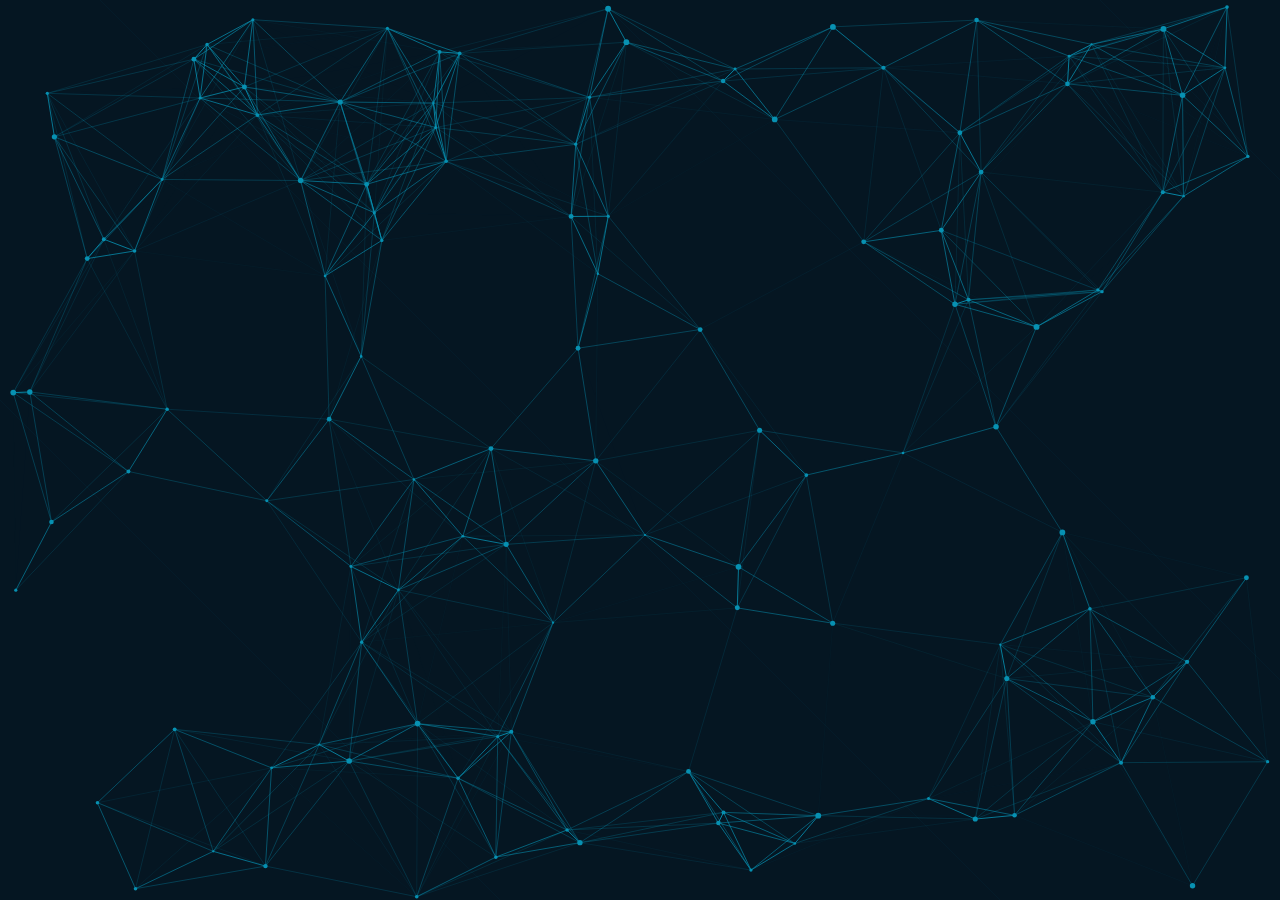
==== commit 07806645: "se agregaron paquete, mobile & desktop ok" ====
--- a/index.html
+++ b/index.html
@@ -18,8 +18,8 @@
     <meta name="twitter:title" content="Santiago Parody | Portfolio" />
     <meta name="twitter:description" content="Santiago Parody - Portfolio | Full-Stack Dev & Team Lead. Proyectos en Python, Docker, AWS & IA." />
     <meta name="twitter:image" content="https://ppsantiago.github.io/SP.png" />
-    <script type="module" crossorigin src="./assets/index-BXiIL-tG.js"></script>
-    <link rel="stylesheet" crossorigin href="./assets/index-ClwnsjC8.css">
+    <script type="module" crossorigin src="./assets/index-CHCVWSC2.js"></script>
+    <link rel="stylesheet" crossorigin href="./assets/index-Dp4Ele-j.css">
   </head>
   <body>
     <div id="root"></div>
--- a/assets/index-Dp4Ele-j.css
+++ b/assets/index-Dp4Ele-j.css
@@ -0,0 +1 @@
+body{margin:0;font-family:-apple-system,BlinkMacSystemFont,Segoe UI,Roboto,Oxygen,Ubuntu,Cantarell,Fira Sans,Droid Sans,Helvetica Neue,sans-serif;-webkit-font-smoothing:antialiased;-moz-osx-font-smoothing:grayscale}code{font-family:source-code-pro,Menlo,Monaco,Consolas,Courier New,monospace}.mobile-menu-close-btn{position:absolute;top:1.2rem;right:1.5rem;background:none;border:none;color:var(--cyan-400);font-size:2.2rem;z-index:2100;cursor:pointer;transition:color .2s}.mobile-menu-close-btn:hover{color:var(--white)}.mobile-menu-overlay{position:fixed;top:0;right:0;bottom:0;left:0;background:#0a1f2ed9;z-index:2000;display:flex;align-items:flex-start;justify-content:flex-end;animation:fadeInOverlay .3s}.mobile-menu{position:relative;background:var(--dark-800);width:70vw;max-width:320px;height:100vh;padding:4rem 2rem 2rem;box-shadow:-2px 0 16px #0003;display:flex;flex-direction:column;gap:2rem;animation:slideInMenu .5s cubic-bezier(.68,-.55,.27,1.55);z-index:2100}@keyframes fadeInOverlay{0%{opacity:0}to{opacity:1}}.navbar-links-desktop{display:flex;flex-direction:column;align-items:center;gap:1.5rem}@media (max-width: 768px){.navbar-links-desktop{display:none}}body.menu-opened{overflow:hidden!important;position:fixed!important;width:100vw!important;touch-action:none!important}.hamburger-btn{display:none;background:none;border:none;font-size:2rem;color:var(--cyan-400);cursor:pointer;z-index:1100;transition:transform .3s cubic-bezier(.68,-.55,.27,1.55)}.hamburger-btn.open{animation:hamburger-pop .4s cubic-bezier(.68,-.55,.27,1.55);color:var(--white);transform:scale(1.2) rotate(15deg)}@keyframes hamburger-pop{0%{transform:scale(1) rotate(0)}60%{transform:scale(1.3) rotate(-10deg)}to{transform:scale(1.2) rotate(15deg)}}.navbar{position:fixed;left:0;top:0;width:80px;height:100vh;background-color:var(--dark-800);z-index:1000;display:flex;flex-direction:column;align-items:center;justify-content:space-between;padding:2rem 0}.navbar-content{display:flex;flex-direction:column;align-items:center;justify-content:space-between;height:100%}.navbar-logo{margin-bottom:3rem}.code-tag{color:var(--cyan-400);font-family:Courier New,monospace;font-size:1.25rem;writing-mode:vertical-rl;text-orientation:mixed;transform:rotate(180deg)}.code-tag-home{color:var(--cyan-400);font-family:Courier New,monospace;font-size:1.25rem;font-weight:600}.navbar-links{display:flex;flex-direction:column;align-items:center;gap:1.5rem}.navbar-link-container{position:relative;display:flex;align-items:center}.navbar-link{writing-mode:vertical-rl;text-orientation:mixed;transform:rotate(180deg);color:var(--gray-400);text-decoration:none;font-size:.75rem;font-weight:500;letter-spacing:.1em;transition:color .3s ease;cursor:pointer}.navbar-link:hover{color:var(--white)}.navbar-link.active{color:var(--cyan-400)}.active-indicator{position:absolute;right:-8px;top:50%;transform:translateY(-50%);width:4px;height:24px;background-color:var(--cyan-400);border-radius:2px}.navbar-social{display:flex;flex-direction:column;align-items:center;gap:1rem;margin-top:1rem}.social-icon{color:var(--gray-400);transition:color .3s ease}.social-icon:hover{color:var(--white)}@media (max-width: 768px){.navbar{width:100%;height:60px;flex-direction:row;padding:0 1rem}.navbar-content{flex-direction:row;width:100%;align-items:center;justify-content:space-between;position:relative}.navbar-logo{margin-bottom:0}.code-tag{writing-mode:horizontal-tb;transform:none}.code-tag-home{transform:none}.hamburger-btn{display:block;position:relative;z-index:1101;margin-left:1rem}.navbar-links{position:fixed;top:0;right:-100vw;width:70vw;max-width:320px;height:100vh;background:var(--dark-800);box-shadow:-2px 0 16px #0003;flex-direction:column;align-items:flex-start;gap:2rem;padding:4rem 2rem 2rem;transition:right .4s cubic-bezier(.68,-.55,.27,1.55);overflow-y:auto;z-index:1100;display:flex}.navbar-links.mobile-open{right:0;animation:slideInMenu .5s cubic-bezier(.68,-.55,.27,1.55)}@keyframes slideInMenu{0%{right:-100vw}to{right:0}}.navbar-link{writing-mode:horizontal-tb;transform:none;font-size:1.1rem;padding:.5rem 0;margin-left:1rem}.active-indicator{right:auto;left:0;top:50%;bottom:auto;transform:translateY(-50%);width:6px;height:28px;border-radius:3px}.navbar-social{display:flex;width:100%;flex-direction:row;justify-content:space-evenly}}.hero-section{position:relative;min-height:100vh;display:flex;flex-direction:column;align-items:center;text-align:center;padding:8rem 1rem 0 0}.hero-content{animation:fadeIn 1s ease-out}.hero-title{font-size:4.5rem;font-weight:700;margin:1rem 0;animation:slideUp .8s ease-out .3s both}.hero-subtitle{font-size:1.25rem;color:var(--gray-300);margin-bottom:2rem;animation:slideUp .8s ease-out .6s both}.hero-buttons{display:flex;justify-content:center;gap:1rem;animation:slideUp .8s ease-out .9s both}.scroll-indicator{position:absolute;bottom:10rem;left:50%;transform:translate(-50%);color:var(--cyan-400);cursor:pointer;animation:bounce 2s infinite}@keyframes bounce{0%,20%,50%,80%,to{transform:translateY(0)}40%{transform:translateY(-10px)}60%{transform:translateY(-5px)}}@media (max-width: 768px){.hero-title{font-size:3rem;line-height:normal}.hero-subtitle{font-size:1rem}.hero-buttons{flex-direction:column;width:100%;max-width:300px;margin:0 auto}.hero-section{padding:0 1rem}.scroll-indicator{left:45%}}.about-content{display:grid;grid-template-columns:2fr 1fr;gap:2rem}.about-text p{font-size:1.125rem;color:var(--gray-300);margin-bottom:1.5rem}.about-cards{display:flex;flex-direction:column;gap:1.5rem}.about-card{background-color:var(--dark-800);padding:1.5rem;border-radius:.5rem;transition:transform .3s ease}.about-card:hover{transform:translateY(-5px)}.card-icon{color:var(--cyan-500);font-size:2rem;margin-bottom:1rem}.about-card h3{font-size:1.25rem;font-weight:600;margin-bottom:.5rem}.about-card p{color:var(--gray-400)}.about-text{padding:20px;background-color:#00000023;border-radius:3%}@media (max-width: 768px){.about-content{grid-template-columns:1fr}.about-text p{font-size:1rem}}.timeline{position:relative;padding-left:2rem;margin-left:1rem}.timeline:before{content:"";position:absolute;left:0;top:0;height:100%;width:2px;background-color:#0891b24d}.timeline-item{position:relative;margin-bottom:3rem}.timeline-item:last-child{margin-bottom:0}.timeline-dot{position:absolute;left:-2.5rem;top:.5rem;width:1rem;height:1rem;background-color:var(--dark-900);border:2px solid var(--cyan-500);border-radius:50%}.timeline-content{background-color:var(--dark-800);padding:1.5rem;border-radius:.5rem;animation:fadeIn .5s ease-out}.timeline-title{font-size:1.25rem;font-weight:700;color:var(--white)}.timeline-info{display:flex;justify-content:space-between;align-items:center;margin-bottom:1rem}.timeline-company{font-size:1.125rem;font-weight:600;color:var(--cyan-500)}.timeline-period{font-size:.875rem;color:var(--gray-400)}.timeline-description{list-style-position:inside;color:var(--gray-300)}.timeline-description li{margin-bottom:.5rem}@keyframes fadeIn{0%{opacity:0;transform:translate(-20px)}to{opacity:1;transform:translate(0)}}@media (max-width: 768px){.timeline{padding-left:1.5rem}.timeline-dot{left:-2rem}.timeline-info{flex-direction:column;align-items:flex-start}.timeline-period{margin-top:.25rem}}.skills-grid{display:grid;grid-template-columns:repeat(auto-fill,minmax(300px,1fr));gap:1.5rem}.skill-card{background-color:var(--dark-800);padding:1.5rem;border-radius:.5rem;transition:transform .3s ease}.skill-card:hover{transform:translateY(-5px)}.skill-category{font-size:1.25rem;font-weight:700;color:var(--cyan-500);margin-bottom:1rem}.skill-tags{display:flex;flex-wrap:wrap;gap:.5rem}.skill-tag{display:inline-block;padding:.25rem .75rem;background-color:var(--dark-700);color:var(--gray-300);border-radius:9999px;font-size:.875rem}@media (max-width: 768px){.skills-grid{grid-template-columns:1fr}}.projects-grid{display:grid;grid-template-columns:repeat(auto-fill,minmax(350px,1fr));gap:2rem}.project-card{background-color:var(--dark-800);border-radius:.5rem;overflow:hidden;transition:transform .3s ease}.project-card:hover{transform:translateY(-5px)}.project-image{position:relative;height:200px;overflow:hidden}.project-image img{width:100%;height:100%;object-fit:contain;transition:transform .5s ease}.project-card:hover .project-image img{transform:scale(1.1)}.project-overlay{position:absolute;top:0;right:0;bottom:0;left:0;background:linear-gradient(to top,rgba(5,22,34,.8),transparent);display:flex;justify-content:flex-end;align-items:flex-end;padding:1rem;opacity:0;transition:opacity .3s ease}.project-card:hover .project-overlay{opacity:1}.project-link{display:flex;align-items:center;justify-content:center;width:2.5rem;height:2.5rem;background-color:var(--dark-700);color:var(--cyan-500);border-radius:50%;transition:all .3s ease}.project-link:hover{background-color:var(--cyan-500);color:var(--dark-900)}.project-info{padding:1.5rem}.project-title{font-size:1.25rem;font-weight:700;margin-bottom:.5rem}.project-description{color:var(--gray-400);margin-bottom:1rem}.project-tags{display:flex;flex-wrap:wrap;gap:.5rem}.project-tag{display:inline-block;padding:.25rem .75rem;background-color:var(--dark-700);color:var(--gray-300);border-radius:9999px;font-size:.75rem}@media (max-width: 768px){.projects-grid{grid-template-columns:1fr}}.thankyou-message{display:flex;flex-direction:column;align-items:center;justify-content:center;background:var(--dark-800);border-radius:1rem;padding:3rem 2rem;margin:2rem auto 0;max-width:400px;box-shadow:0 4px 24px #00000040;animation:fadeInScale .7s cubic-bezier(.4,2,.6,1) 1}.thankyou-icon{margin-bottom:1.5rem;display:block}.thankyou-message h3{color:var(--cyan-500);font-size:2rem;margin-bottom:.5rem;font-weight:700;text-align:center}.thankyou-message p{color:var(--gray-200);font-size:1.1rem;text-align:center}@keyframes fadeInScale{0%{opacity:0;transform:scale(.85)}to{opacity:1;transform:scale(1)}}.contact-container{display:grid;grid-template-columns:1fr 1fr;gap:3rem}.contact-info h3{font-size:1.5rem;font-weight:600;margin-bottom:1rem}.contact-info p{color:var(--gray-300);margin-bottom:2rem}.contact-methods{display:flex;flex-direction:column;gap:1.5rem}.contact-method{display:flex;align-items:center}.contact-icon{display:flex;align-items:center;justify-content:center;width:3rem;height:3rem;background-color:var(--dark-800);border-radius:50%;margin-right:1rem;color:var(--cyan-500)}.contact-details h4{font-size:.875rem;color:var(--gray-400);margin-bottom:.25rem}.contact-details a{color:var(--white);text-decoration:none;transition:color .3s ease}.contact-details a:hover{color:var(--cyan-500)}.contact-form-container{background-color:var(--dark-800);padding:2rem;border-radius:.5rem}.contact-form{display:flex;flex-direction:column;gap:1.5rem}.form-group{display:flex;flex-direction:column}.form-group label{color:var(--gray-400);margin-bottom:.5rem}.form-group input,.form-group textarea{padding:.75rem 1rem;background-color:var(--dark-700);border:1px solid var(--dark-600);border-radius:.375rem;color:var(--white);font-family:inherit}.form-group input:focus,.form-group textarea:focus{outline:none;border-color:var(--cyan-500)}.form-group textarea{resize:none}@media (max-width: 768px){.contact-container{grid-template-columns:1fr}}.particles-canvas{position:fixed;top:0;left:0;width:100%;height:100%;z-index:-1;pointer-events:auto}@media screen and (max-width: 768px){.particles-canvas{top:70px}}@keyframes fadeIn{0%{opacity:0}to{opacity:1}}@keyframes slideUp{0%{opacity:0;transform:translateY(20px)}to{opacity:1;transform:translateY(0)}}.tarifario-main{animation:fadeIn 1s ease-out}.tarifario-header,.tarifario-intro,.tarifario-section,.tarifario-cta,.tarifario-footer{animation:slideUp .8s ease-out}.tarifario-main{display:flex;flex-direction:column;justify-content:center;align-items:center;width:100%}.tarifario-main div{max-width:1140px}.section-container{width:100%;margin:0 auto;padding:2rem 1rem;display:flex;flex-direction:column;align-items:center}.tarifario-header{text-align:center;margin-bottom:2rem}.tarifario-logo{max-width:120px;margin-bottom:1rem;filter:drop-shadow(0 0 15px rgba(0,0,0,.2));transition:filter .3s ease;animation:identifier 1s ease-in-out infinite alternate}@keyframes identifier{0%{filter:drop-shadow(0 0 5px rgba(0,0,0,.2))}to{filter:drop-shadow(0 0 10px rgba(0,0,0,.4))}}.tarifario-title{font-size:2rem;margin-bottom:.5rem}.tarifario-contacto{color:#0e7490;font-size:1rem;margin-bottom:1rem}.tarifario-contacto a{color:#0e7490;text-decoration:none;font-weight:700;transition:color .3s ease}.tarifario-contacto a:hover{color:#0e7490;text-decoration:underline}.tarifario-intro{text-align:center;margin-bottom:2.5rem}.tarifario-intro p{background-color:#0000005d;padding:20px;border-radius:5px;max-width:800px}.tarifario-section{margin-bottom:2.5rem;max-width:1140px;margin-left:auto;margin-right:auto;width:100%}.tarifario-subtitle{font-size:1.3rem;color:#0e7490;margin-bottom:1rem;font-weight:600}.tarifario-items-list{width:100%;display:flex;flex-direction:column;gap:.5rem}.tarifario-item{background:#ffffff1a;border:1px solid #ffffff31;border-radius:5px;overflow:hidden;transition:all .3s ease;padding:.5rem}.tarifario-item-header{display:flex;justify-content:space-between;align-items:center;padding:.2rem;cursor:pointer;transition:background .3s ease}.tarifario-item:hover{background:#ffffff31}.tarifario-item-header h3{margin:0;font-size:1.1rem;color:#fff;min-width:8rem;flex-grow:1;margin-right:.5rem}.tarifario-item-price{font-size:1rem;font-weight:700;color:#fff;flex-shrink:0}.tarifario-item-details{padding:1rem;border-top:1px solid #ffffff31;max-height:0;overflow:hidden;transition:max-height .5s ease-in-out,padding .5s ease-in-out}.tarifario-item.expanded .tarifario-item-details{max-height:500px;padding:1rem}.tarifario-item-details h4{margin-top:0;margin-bottom:.5rem;color:#0e7490;font-size:1rem}.tarifario-item-details ul{list-style:disc;margin-left:1.5rem;padding:0}.tarifario-item-details li{margin-bottom:.5rem;line-height:1.5}.tarifario-table-wrapper{display:none}.tarifario-item-header:after{content:"+";margin-left:.5rem;font-weight:700;color:#0e7490;transition:transform .3s ease}.tarifario-item.expanded .tarifario-item-header:after{content:"-"}.tarifario-index-button{position:fixed;bottom:20px;right:20px;background-color:#0e7490;color:#fff;border:none;border-radius:50%;width:50px;height:50px;display:flex;justify-content:center;align-items:center;font-size:.8rem;font-weight:700;cursor:pointer;box-shadow:0 2px 10px #0000004d;z-index:999;transition:background-color .3s ease,transform .2s ease}.tarifario-index-button:hover{background-color:#0a5f77;transform:scale(1.05)}.tarifario-nota{background:#ffffff31;border-left:4px solid #0e7490;padding:2rem;margin-top:1rem;font-size:.98rem}.tarifario-consideraciones{margin-left:1.2rem;margin-bottom:2rem}.tarifario-cta{text-align:center;margin:2.5rem 0 1.5rem}.tarifario-cta .btn{margin-top:1rem;padding:.7rem 2.2rem;font-size:1.1rem}.tarifario-footer{text-align:center;color:#64748b;font-size:.95rem;margin-top:2rem;margin-bottom:.5rem}@media (max-width: 700px){.tarifario-title{font-size:1.2rem}}@media (max-width: 768px){.tarifario-main div{padding-left:.3rem;padding-right:.3rem;max-width:100%}.section-container{padding:1.5rem 0}.tarifario-title{font-size:1.8rem}.tarifario-subtitle{font-size:1.2rem}.tarifario-item-header{padding:.8rem}.tarifario-item-header h3{font-size:.8rem}.tarifario-item-price{font-size:.8rem;max-width:8rem}.tarifario-item-details{padding:.8rem}.tarifario-item-details h4{font-size:.95rem;margin-bottom:.3rem}.tarifario-item-details ul{margin-left:1rem;list-style:disc;padding-left:0}.tarifario-item-details li{font-size:.9rem;margin-bottom:.3rem}.tarifario-nota{padding:1rem}.tarifario-nota ul{list-style:disc;margin-left:0;padding-left:2rem}.tarifario-nota li{margin-bottom:.5rem;font-size:.9rem}.tarifario-consideraciones{margin-left:1rem}.tarifario-cta .btn{padding:.6rem 1.8rem;font-size:1rem}.tarifario-footer{font-size:.85rem}.tarifario-modal-content{max-width:95%;padding:1.5rem}.tarifario-modal-content h3{font-size:1.2rem}.tarifario-modal-nav-list a{font-size:1rem}.tarifario-index-button{width:45px;height:45px;font-size:.75rem;bottom:15px;right:15px}}.tarifario-modal-overlay{position:fixed;top:0;left:0;right:0;bottom:0;background-color:#000000b3;display:flex;justify-content:center;align-items:center;z-index:1000;-webkit-backdrop-filter:blur(5px);backdrop-filter:blur(5px)}.tarifario-modal-content{background-color:#1e293b;color:#f8fafc;padding:2rem;border-radius:20px;position:relative;max-width:90%;max-height:90%;overflow-y:auto;box-shadow:0 5px 15px #0000004d;animation:scaleIn .3s ease-out}@keyframes scaleIn{0%{transform:scale(.9);opacity:0}to{transform:scale(1);opacity:1}}.tarifario-modal-content h3{margin-top:0;color:#0e7490;margin-bottom:1.5rem;text-align:center}.tarifario-modal-close-btn{position:absolute;top:10px;right:10px;background:none;border:none;font-size:1.5rem;color:#64748b;cursor:pointer;padding:5px;transition:color .3s ease}.tarifario-modal-close-btn:hover{color:#f8fafc}.tarifario-modal-nav-list{list-style:none;padding:0;margin:0}.tarifario-modal-nav-list li{margin-bottom:.8rem}.tarifario-modal-nav-list a{text-decoration:none;color:#94a3b8;font-size:1.1rem;display:block;padding:.5rem 0;transition:color .3s ease}.tarifario-modal-nav-list a:hover{color:#0e7490}.package-carousel-container{width:100%;max-width:1200px;margin:2rem auto;padding:0 1rem}.package-carousel-title{color:#0e7490;font-size:1.5rem;margin-bottom:1.5rem;text-align:center}.package-carousel{position:relative;display:flex;align-items:center;justify-content:center;width:100%;height:400px;overflow:hidden}.carousel-content{position:relative;width:100%;height:100%;overflow:hidden}.carousel-track{display:flex;height:100%;transition:transform .5s ease-in-out;width:100%;justify-content:flex-start}.carousel-item{flex-shrink:0;display:flex;justify-content:center;align-items:center;box-sizing:border-box;padding:10px;height:100%}.package-card{background:#ffffff1a;-webkit-backdrop-filter:blur(10px);backdrop-filter:blur(10px);border:1px solid rgba(255,255,255,.2);border-radius:15px;padding:1.5rem;width:100%;min-width:0;height:100%;min-height:320px;display:flex;flex-direction:column;justify-content:flex-start;box-shadow:0 8px 32px #0000001a;transition:transform .3s ease;cursor:pointer}.package-card:hover{transform:translateY(-5px)}.package-card h3{color:#8acbdd;font-size:1.3rem;margin-bottom:.8rem;text-align:center;min-height:60px}.package-details{color:#e2e8f0;font-size:.95rem;line-height:1.5;flex:1 1 auto;margin-bottom:1.2rem;display:flex;flex-direction:column;justify-content:flex-start}.package-details p{margin-bottom:.5rem}.package-price{font-size:1.8rem;font-weight:700;color:#fff;text-align:center;margin-top:auto;margin-bottom:0}.carousel-button{position:absolute;top:50%;transform:translateY(-50%);background:#0e7490cc;border:none;width:40px;height:40px;border-radius:50%;display:flex;align-items:center;justify-content:center;color:#fff;cursor:pointer;z-index:10;transition:background-color .3s ease}.carousel-button:hover{background:#0e7490}.carousel-button.prev{left:10px}.carousel-button.next{right:10px}.carousel-dots{display:flex;justify-content:center;gap:.5rem;margin-top:1rem}.dot{width:10px;height:10px;border-radius:50%;background:#ffffff4d;border:none;cursor:pointer;transition:background-color .3s ease}.dot.active{background:#0e7490}.carousel-item{flex-basis:25%;max-width:25%}@media (max-width: 1200px){.carousel-item{flex-basis:33.33%;max-width:33.33%}}@media (max-width: 992px){.package-carousel{height:450px}.package-card{padding:1.2rem}.package-card h3{font-size:1.1rem}.package-price{font-size:1.4rem}.package-details{font-size:.9rem}}@media (max-width: 900px){.package-carousel{height:480px}.carousel-item{flex-basis:48%;max-width:48%}.package-card{padding:1rem;font-size:.95rem}}@media (max-width: 768px){.package-carousel{max-height:350px}.package-card{padding:1rem;max-height:100px}.package-card h3{font-size:1rem}.package-price{font-size:1.3rem}.package-details{font-size:.85rem}.carousel-button{width:35px;height:35px}}@media (max-width: 600px){.package-carousel{height:520px}.carousel-track{justify-content:flex-start}.carousel-item{flex-basis:100%!important;max-width:100%!important;padding:0 2vw}.carousel-item.single-slide{flex-basis:95%!important;max-width:95%!important}.package-card{padding:.7rem;font-size:.9rem}.package-carousel-title{font-size:1.1rem}.carousel-button{width:32px;height:32px;font-size:1.1rem}.carousel-dots{margin-top:.5rem}}@media (max-width: 480px){.package-carousel{height:550px}.package-card{padding:.8rem}.carousel-button{width:30px;height:30px}}.carousel-track.few-items{justify-content:center!important;width:100%}.carousel-item.single-slide{flex-basis:25%!important;max-width:25%!important}@media (max-width: 900px){.carousel-item.single-slide{flex-basis:48%!important;max-width:48%!important}}@media (max-width: 600px){.carousel-item.single-slide{flex-basis:95%!important;max-width:95%!important}}:root{--dark-900: #051622;--dark-800: #0a1f2e;--dark-700: #102a3a;--dark-600: #1a3a4a;--cyan-500: #0891b2;--cyan-400: #22d3ee;--white: #ffffff;--gray-300: #d1d5db;--gray-400: #9ca3af}*{margin:0;padding:0;box-sizing:border-box}body{background-color:var(--dark-900);color:var(--white);font-family:system-ui,-apple-system,BlinkMacSystemFont,Segoe UI,Roboto,Oxygen,Ubuntu,Cantarell,Open Sans,Helvetica Neue,sans-serif;line-height:1.6}h3,h2,h4{color:#8acbdd!important}.app-container{position:relative;min-height:100vh}.content-container{margin-left:80px;min-height:100vh;display:flex;flex-direction:column;align-items:center}.btn{display:inline-flex;align-items:center;justify-content:center;padding:.75rem 1.5rem;font-weight:600;border-radius:.375rem;cursor:pointer;transition:all .3s ease;text-decoration:none}.btn-primary{background-color:var(--cyan-500);color:var(--dark-900)}.btn-primary:hover{background-color:var(--cyan-400)}.btn-outline{border:1px solid var(--cyan-500);color:var(--cyan-500);background-color:transparent}.btn-outline:hover{background-color:#0891b21a}.btn-icon{margin-right:.5rem}.section{min-height:100vh;padding:5rem 0;display:flex;align-items:center}.section-container{width:100%;max-width:1200px;margin:0 auto;padding:0 1.5rem}.section-title{font-size:2.5rem;font-weight:700;margin-bottom:.5rem}.section-underline{width:5rem;height:.25rem;background-color:var(--cyan-500);margin-bottom:3rem}::-webkit-scrollbar{width:8px}::-webkit-scrollbar-track{background:var(--dark-800)}::-webkit-scrollbar-thumb{background:var(--dark-600);border-radius:4px}::-webkit-scrollbar-thumb:hover{background:var(--cyan-500)}html{scroll-behavior:smooth}@media (max-width: 768px){.content-container{margin-left:0;padding-top:60px}.section-title{font-size:2rem}}
